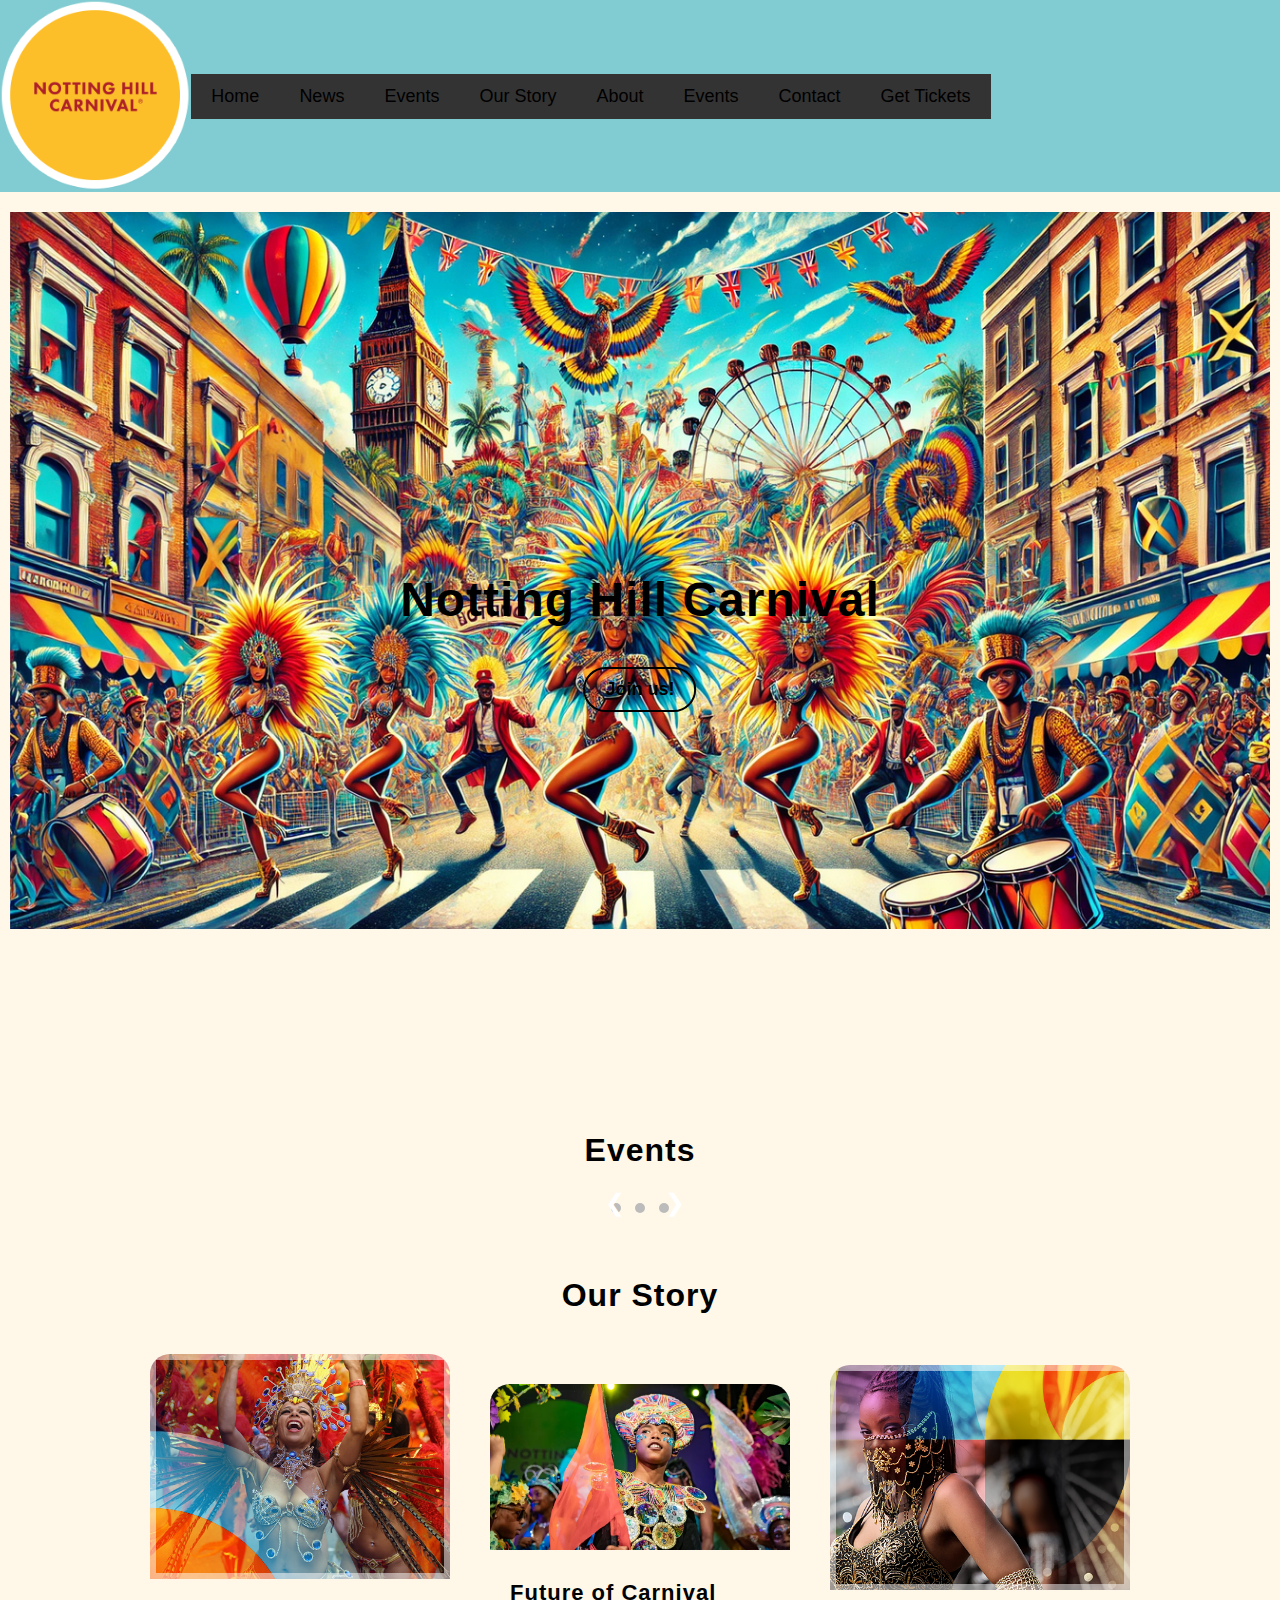
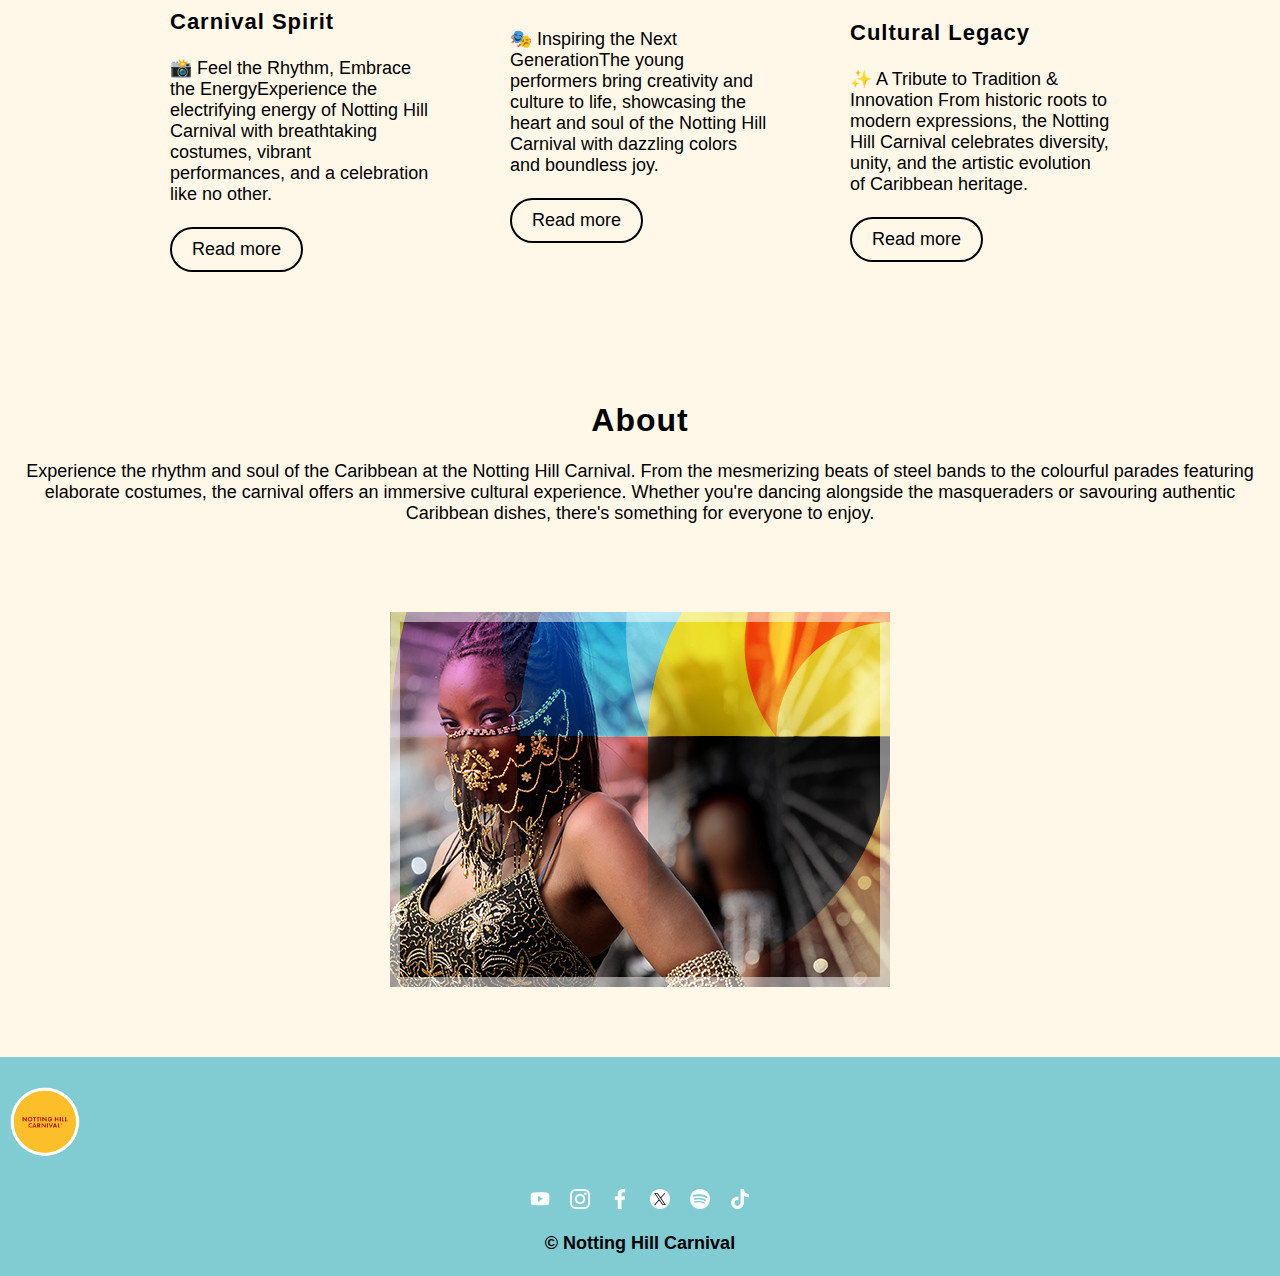
==== index.html @ 47483210 "Add files via upload" ====
<!DOCTYPE html>
<html lang="en">
  <head>
    <meta charset="UTF-8" />
    <meta name="viewport" content="width=device-width, initial-scale=1.0" />
    <title>Notting Hill Carnival</title>
    <meta name="description" content="Description of your webpage" />
    <meta name="keywords" content="Keywords for your webpage" />
    <meta name="author" content="Your Name" />

    <!-- Social Media Meta Tags -->
    <meta property="og:title" content="Your Webpage Title" />
    <meta property="og:description" content="Description of your webpage" />
    <meta property="og:image" content="URL to your webpage's image" />
    <meta property="og:url" content="URL of your webpage" />

    <meta name="twitter:title" content="Your Webpage Title" />
    <meta name="twitter:description" content="Description of your webpage" />
    <meta name="twitter:image" content="URL to your webpage's image" />
    <meta name="twitter:card" content="summary_large_image" />

    <!-- Favicon -->
    <link rel="shortcut icon" href="./images/favicon.ico" type="image/x-icon" />

    <!-- Link ti external CSS file -->
    <link rel="stylesheet" href="./styles/style.css" />
  </head>
  <body>
    <header>
      <div class="logo">
        <img src="./images/notting-hill-carnival.png" alt="logo" />
      </div>

      <!-- Navigation -->
      <nav>
        <ul class="menu">
          <li><a href="#home">Home</a></li>

          <li><a href="#news">News</a></li>
          <li><a href="#events">Events</a></li>
          <li><a href="#our-story">Our Story</a></li>
          <li><a href="#about">About</a></li>
          <li><a href="#contact">Events</a></li>
          <li><a href="#contact">Contact</a></li>
          <li><a href="#get-tickets">Get Tickets</a></li>
        </ul>

        <div class="burger-menu">
          <div class="line"></div>
          <div class="line"></div>
          <div class="line"></div>
        </div>
      </nav>
    </header>
    <script src="./scripts/nav.js"></script>

    <main>
      <!-- Hero Image -->
      <section class="hero-image">
        <img src="./images/Hero-image.png" alt="" />
        <div class="hero-text">
          <h1>Notting Hill Carnival</h1>

          <button type="button"><strong>Join us!</strong></button>
        </div>
      </section>

      <!-- Events section -->
      <section id="events">
        <h2 class="carousel-title">Events</h2>
        <div class="carousel-container">
          <!-- Image slides  -->
          <div class="carousel-slide">
            <img src="./images/slideshow1.webp" alt="Smile" />
            <img src="./images/slideshow2.webp" alt="Back" />
            <img src="./images/slideshow3.webp" alt="Focus" />
          </div>

          <!-- Left and right arrows -->
          <div class="carousel-navigation">
            <button class="prev">&#10094;</button>
            <button class="next">&#10095;</button>
          </div>

          <!-- Bullet points indicators -->
          <div class="carousel-bullets">
            <span class="bullet"></span>
            <span class="bullet"></span>
            <span class="bullet"></span>
          </div>
        </div>
        <!-- External JS file for the carousel -->
        <script src="./scripts/script.js"></script>
      </section>

      <!-- Merchandise section -->
      <section id="our-story">
        <h2>Our Story</h2>

        <!-- Cards container -->
        <div class="cards">
          <!-- Card -->
          <div class="card">
            <img src="./images/Impact.png" alt="Impact" />

            <div class="info">
              <h3>Carnival Spirit</h3>
              <p>
                📸 Feel the Rhythm, Embrace the EnergyExperience the
                electrifying energy of Notting Hill Carnival with breathtaking
                costumes, vibrant performances, and a celebration like no other.
              </p>

              <button type="button" onclick="alert('Button clicked.')">
                Read more
              </button>
            </div>
          </div>

          <!-- Card -->
          <div class="card">
            <img
              src="./images/girls-in-costume-on-stage-jpg.webp"
              alt="girls in costume on stage"
            />

            <div class="info">
              <h3>Future of Carnival</h3>
              <p>
                🎭 Inspiring the Next GenerationThe young performers bring
                creativity and culture to life, showcasing the heart and soul of
                the Notting Hill Carnival with dazzling colors and boundless
                joy.
              </p>

              <button type="button" onclick="alert('Button clicked.')">
                Read more
              </button>
            </div>
          </div>

          <!-- Card -->
          <div class="card">
            <img src="./images/Ambassadors.png" alt="Ambassadors" />

            <div class="info">
              <h3>Cultural Legacy</h3>
              <p>
                ✨ A Tribute to Tradition & Innovation From historic roots to
                modern expressions, the Notting Hill Carnival celebrates
                diversity, unity, and the artistic evolution of Caribbean
                heritage.
              </p>

              <button type="button" onclick="alert('Button clicked.')">
                Read more
              </button>
            </div>
          </div>
        </div>
      </section>
      <!-- About section -->
      <section id="about">
        <h2>About</h2>
        <p>
          Experience the rhythm and soul of the Caribbean at the Notting Hill
          Carnival. From the mesmerizing beats of steel bands to the colourful
          parades featuring elaborate costumes, the carnival offers an immersive
          cultural experience. Whether you're dancing alongside the masqueraders
          or savouring authentic Caribbean dishes, there's something for
          everyone to enjoy.
        </p>
      </section>

      <section id="ambassadors">
        <img src="./images/Ambassadors.png" alt="Ambassadors" />
      </section>
    </main>

    <footer>
      <section id="logo">
        <img src="./images/notting-hill-carnival.png" alt="" />
      </section>
      <!-- Social media links & icons -->
      <ul class="social-media-icons">
        <li>
          <a href="#"
            ><img src="./images/youtube.png" alt="youtube" class="social-icon"
          /></a>
        </li>
        <li>
          <a href="#"
            ><img
              src="./images/instagram.png"
              alt="instagram"
              class="social-icon"
          /></a>
        </li>
        <li>
          <a href="#"
            ><img
              src="./images/facebook-app-symbol.png"
              alt="facebook"
              class="social-icon"
          /></a>
        </li>

        <li>
          <a href="#"
            ><img src="./images/twitter copy.png" alt="x" class="social-icon"
          /></a>
        </li>
        <li>
          <a href="#"
            ><img src="./images/spotify.png" alt="spotify" class="social-icon"
          /></a>
        </li>
        <li></li>
        <li>
          <a href="#"
            ><img src="./images/tik-tok.png" alt="tik-tok" class="social-icon"
          /></a>
        </li>
      </ul>

      <!-- Copyrights -->
      <p class="rights">&copy; Notting Hill Carnival</p>
    </footer>
  </body>
</html>
---- styles/style.css ----
/* Root & Variables */
:root {
    /* Colours */
    --color-bg: rgba(26, 167, 192, 0.55);
    --color-bg-text: rgba(255, 232, 183, 1) ;
    --color-shadow-text: rgba(255, 232, 183, 0.55);
    --color-header-links: rgb(177, 47, 39, 1);
    /* Font(s) */
    --font-text: "Trebuchet MS", "Lucida Sans Unicode", "Lucida Grande",
      "Lucida Sans", Arial, sans-serif;
}
 
/* CSS Reset */
*, *::before, *::after {
    box-sizing: border-box;
    margin: 0;
    padding: 0;
    z-index: 0;
}
 
/* Set root font-size for rem to 62.5% to change the font-size default value to 10px. */
html {
    font-size: 62.5%;
}
 
body {
    height: 100vh;
    width: 100vw;
    scrollbar-width: none;
    overflow-x: hidden;
    /* Default font */
    font-family: var(--font-text);
    /* Set font-size back to it's original 16px by using 1.6rem. */
    font-size: 1.6rem;
    background-color: rgb(255, 248, 233);
   
}
 
img, picture {
    display: block;
    max-width: 100%;
}
 
/* Typography */
h1, h2, h3, h4, h5, h6 {
    letter-spacing: 0.1rem;
    padding: 2rem 0;
}
 
h1 {
    font-size: 4.8rem;
}
 
h2 {
    font-size: 3.2rem;
}
 
h3 {
    font-size: 2.2rem;
}
 
p, a, li {
    font-size: 1.8rem;
    text-decoration: none;
    padding: 0.2rem 0;
    color: black;
}


/* Forms & Buttons */

button{
    cursor: pointer;
    text-align: center;
    font-size: 1.8rem;
    background-color: transparent;
    color: black;
    border: 2px solid black;
    border-radius: 10rem;
    padding: 1rem 2rem;
    margin: 2rem 0;

}

button:hover {
    background-color: var(--color-bg);
    color: var(--color-secondary);
}

/* #1.0 Responsive webpage template  */
/* #1.1 For Mobile  */

body {
    display: flex;
    justify-content: flex-start;
    align-items: center;
    flex-direction: column;
}

header {
    position: relative;
    display: flex;
    justify-content: space-between;
    align-items: center;
    width: 100%;
    background-color: var(--color-bg);
}

.logo {
    font-size: 2.4rem;
}
nav {
    display: flex;
    align-items: center;
    position: relative;
    width: 100%;
    justify-content: space-between;
}

.menu {
    display: none;
    list-style: none;
    padding: 0;
    margin: 0;
    background-color: #333;
    position: relative;
    top: 100%;
    left: 0; 
    width: 100%;
}


.menu li {
    text-align: right;
}

.menu li a {
    display: block;
    padding: 1rem 2rem;
}

.burger-menu {
    display: flex;
    flex-direction: column;
    justify-content: space-around;
    width: 3rem;
    height: 3rem;
    cursor: pointer;
    padding: 5px;
   
}

.burger-menu .line {
    width: 145%;
    height: 0.35rem;
    background-color: white;   
    
}

.menu.show-menu {
    display: flex;
    flex-direction: column;
}


main {
    display: flex;
    align-items: center;
    flex-direction: column;
    text-align: center;
    padding-bottom: 2rem;
    background-position: center;
    background-repeat: no-repeat;
    background-size: cover;
    position: relative;
}

section {
    padding: 2rem 1rem;
}

/* Hero image  */
.hero-image {
    background-image: linear-gradient(rgba(0, 0, 0, 0.1),rgba(0, 0, 0, 0.1), url(../images/hero-image.webp));
    background-position: center;
    background-repeat: no-repeat;
    background-size: cover;
    position: relative;
    height: 100vh;
    width: 100%;
    box-shadow: 0 5rem 10rem var(--color-secondary);
    z-index: -1;
}

.hero-text {
    position: absolute;
    top: 50%;
    left: 50%;
    transform: translate(-50%, -50%);
}

/* Section Event */

/* TODO: Carousel1  */
.carousel-container {
  position: relative;
  width: 100%;
  max-width: 100vw;
  margin: auto;
}

/* Activates flexbox on image slides. */
.carousel-slide {
  display: flex;
}

/* Defines sizing of images. */
.carousel-slide img {
  width: 100%;
  display: none;
}

/* Identifies how the images will be displayed when they are active. */
.carousel-slide img.active {
  display: block;
}

/* Set the positioning of the left and right arrow carousel navigation.  */
.carousel-navigation {
  position: absolute;
  top: 50%;
  transform: translateY(-50%);
  width: 100%;
  display: flex;
  justify-content: space-between;
}

/* Defines the color of the carousel arrows navigation. The color of the arrows
  should be in the contrast with the images to make them visible. */
.carousel-navigation .prev,
.next {
  color: white;
}

/* Alignments and coloring of the left and right arrow navigation. */
.carousel-navigation button {
  background-color: transparent;
  border: none;
  font-size: 24px;
  cursor: pointer;
  outline: none;
}

/* The carousel bullets points alignment. */
.carousel-bullets {
  text-align: center;
  margin-top: 10px;
}

/* Setting up the colour of the non-active carousel bullets. You might want to
  change it according to your brand colour pallet.*/
.carousel-bullets .bullet {
  display: inline-block;
  width: 10px;
  height: 10px;
  background-color: #bbb;
  border-radius: 50%;
  margin: 0 5px;
  cursor: pointer;
}

/* Setting up the colour of the active carousel bullets. You might want to
  change it according to your brand colour pallet.*/
.carousel-bullets .bullet.active {
  background-color: #717171;
}

 /* Section News  */

 .cards {
  display: flex;
  justify-content: space-around;
  align-items: center;
  flex-wrap: wrap;
}

.card {
  max-width: 30rem;
  border-radius: 2rem;
  background-color: var(--color-shadow);
  box-shadow: 0rem 5rem 5rem var(--color-shadow);
  margin: 2rem;
}

.card img {
  border-radius: 2rem 2rem 0 0;
}

.info {
  text-align: left;
  padding: 1rem 2rem;
}


/* Section About  */
#about {
    display: block;
    height: 8rem;
    width: 100%;
    max-height: 8rem;
    margin: 2rem 0;
    margin-bottom: 15rem;
}
#about p {
    margin-bottom: 2rem;
}
 

 
 


  footer {
    align-self: stretch;
    text-align: center;
    box-shadow: 0 -5rem 3rem var(--color-shadow);
    margin-top: 3rem;
    padding: 1rem 0 2rem 0;
    background-color: var(--color-bg);
  }

  footer #logo img {
    height: 70px;
  }



  .social-media-icons {
    display: flex;
    justify-content: center;
    align-items: center;
    list-style: none;
  }
  .social-icon {
    height: 2rem;
    min-height: 2rem;
    filter: invert(100%);
    margin: 1rem;
  }

  .rights {
    font-size: large;
    font-weight: bold;
    margin-top: 1rem;
  }

  /* 1.2 For Tablet & desktop */
  @media (min-width: 48rem) {
    .menu {
      display: flex;
      position: static;
      width: auto;
    }
    .menu li {
      text-align: left;
    }
    .burger-menu {
      display: none;
    }
  }
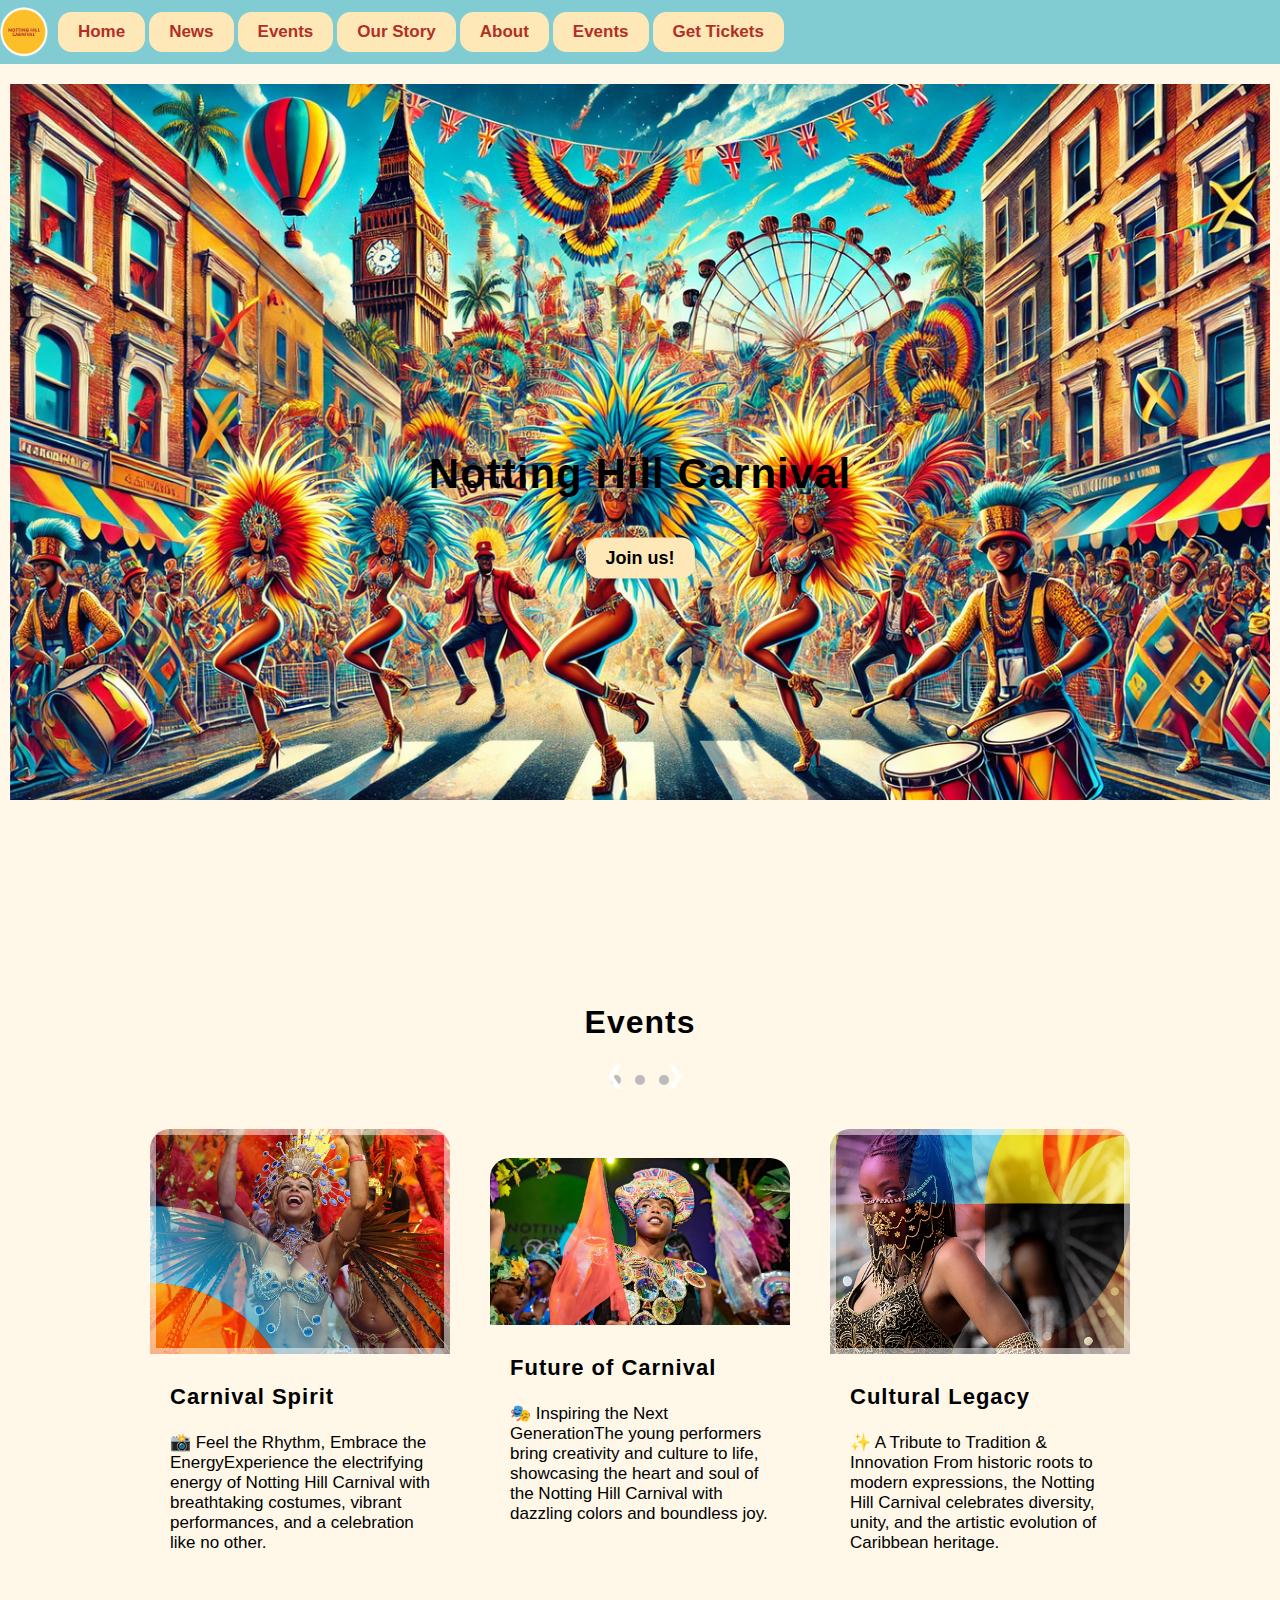
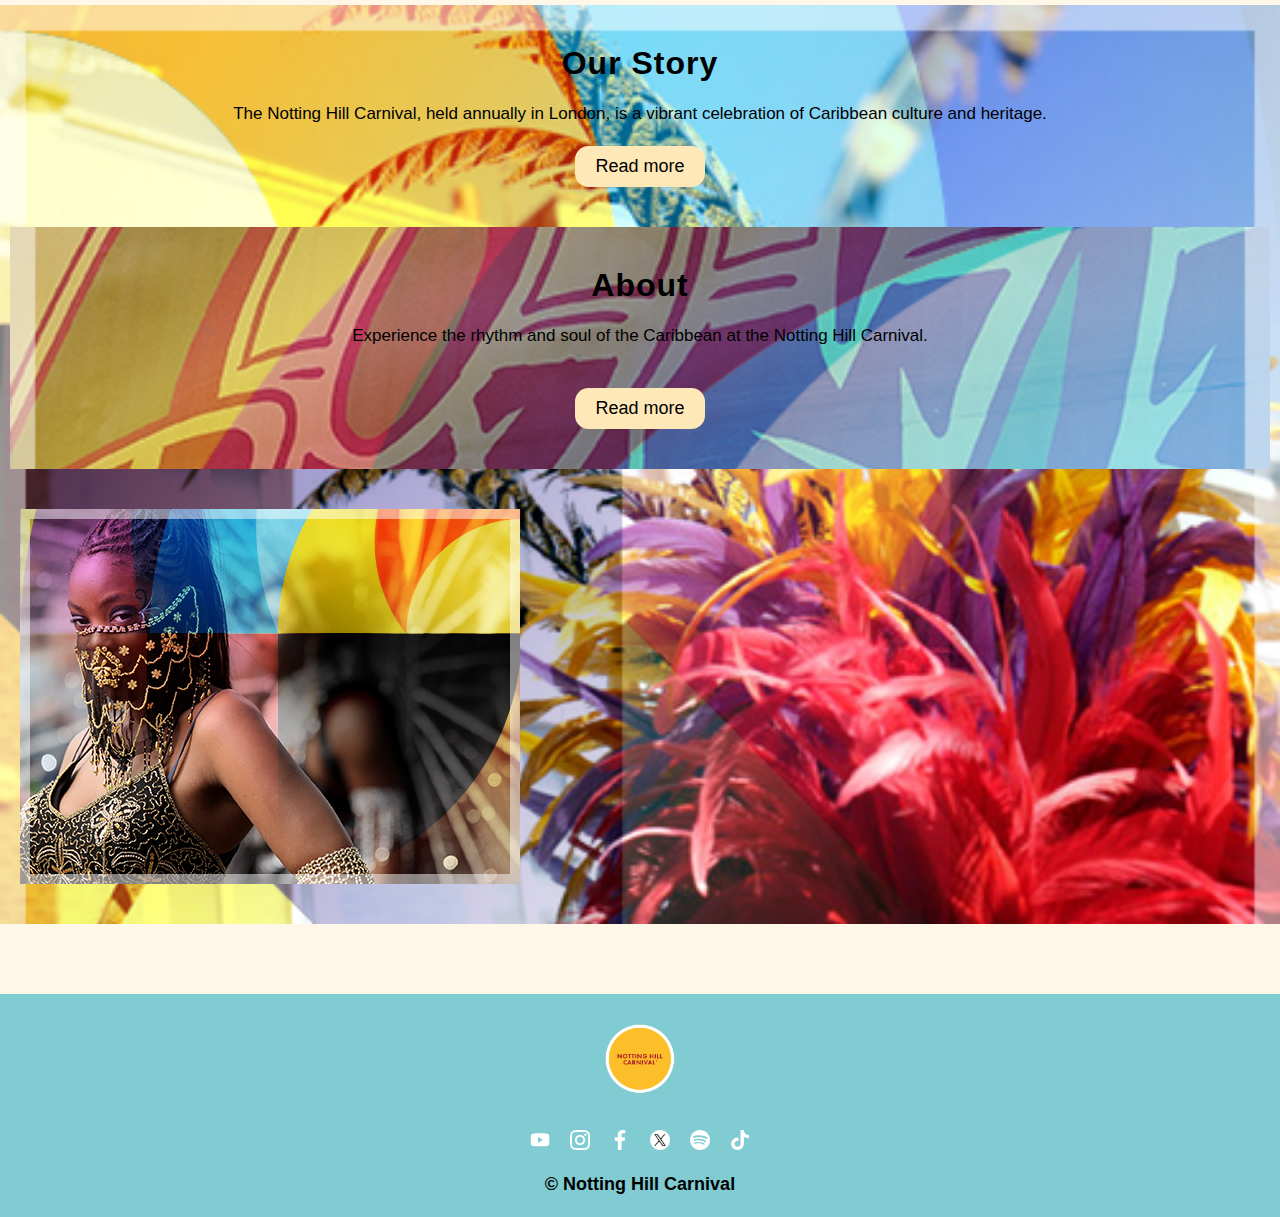
==== commit 46edee4e: "Some changes for the navigation bar." ====
--- a/index.html
+++ b/index.html
@@ -35,13 +35,11 @@
       <nav>
         <ul class="menu">
           <li><a href="#home">Home</a></li>
-
           <li><a href="#news">News</a></li>
           <li><a href="#events">Events</a></li>
           <li><a href="#our-story">Our Story</a></li>
           <li><a href="#about">About</a></li>
           <li><a href="#contact">Events</a></li>
-          <li><a href="#contact">Contact</a></li>
           <li><a href="#get-tickets">Get Tickets</a></li>
         </ul>
 
@@ -93,10 +91,6 @@
         <script src="./scripts/script.js"></script>
       </section>
 
-      <!-- Merchandise section -->
-      <section id="our-story">
-        <h2>Our Story</h2>
-
         <!-- Cards container -->
         <div class="cards">
           <!-- Card -->
@@ -110,10 +104,6 @@
                 electrifying energy of Notting Hill Carnival with breathtaking
                 costumes, vibrant performances, and a celebration like no other.
               </p>
-
-              <button type="button" onclick="alert('Button clicked.')">
-                Read more
-              </button>
             </div>
           </div>
 
@@ -132,10 +122,6 @@
                 the Notting Hill Carnival with dazzling colors and boundless
                 joy.
               </p>
-
-              <button type="button" onclick="alert('Button clicked.')">
-                Read more
-              </button>
             </div>
           </div>
 
@@ -151,25 +137,39 @@
                 diversity, unity, and the artistic evolution of Caribbean
                 heritage.
               </p>
-
-              <button type="button" onclick="alert('Button clicked.')">
-                Read more
-              </button>
             </div>
           </div>
         </div>
       </section>
+
+      <!--Our Story section -->
+      <section id="our-story">
+        <h2>Our Story</h2>
+        <p>The Notting Hill Carnival, held annually in London, is a vibrant celebration of Caribbean culture and heritage. </p>
+
+          <p id="moreContent-1" style="display: none">
+          Since its inception in 1966, the carnival has grown into one of the world's largest street festivals, attracting millions of attendees each year. 
+          
+          It showcases a rich tapestry of music, dance, and cuisine, reflecting the diverse communities that contribute to its unique atmosphere.</p>
+          <button type="button" onclick="toggleContent(event)">Read more</button>
+
       <!-- About section -->
       <section id="about">
         <h2>About</h2>
         <p>
           Experience the rhythm and soul of the Caribbean at the Notting Hill
-          Carnival. From the mesmerizing beats of steel bands to the colourful
-          parades featuring elaborate costumes, the carnival offers an immersive
-          cultural experience. Whether you're dancing alongside the masqueraders
+          Carnival.
+        </p>
+
+        <p id="moreContent-2" style="display: none">
+          From the mesmerizing beats of steel bands to the colourful parades
+          featuring elaborate costumes, the carnival offers an immersive
+          cultural experience.Whether you're dancing alongside the masqueraders
           or savouring authentic Caribbean dishes, there's something for
           everyone to enjoy.
         </p>
+        <!-- Button that toggles the content visibility -->
+        <button type="button" onclick="toggleContent(event)">Read more</button>
       </section>
 
       <section id="ambassadors">
--- a/styles/style.css
+++ b/styles/style.css
@@ -48,7 +48,7 @@
 }
  
 h1 {
-    font-size: 4.8rem;
+    font-size: 4.2rem;
 }
  
 h2 {
@@ -60,10 +60,16 @@
 }
  
 p, a, li {
-    font-size: 1.8rem;
+    font-size: 1.7rem;
     text-decoration: none;
     padding: 0.2rem 0;
-    color: black;
+}
+.menu li a {
+  color: var(--color-header-links);
+  font-weight: bolder;
+  background-color: var(--color-bg-text);
+  border-radius: 13.5px;
+  
 }
 
 
@@ -73,10 +79,10 @@
     cursor: pointer;
     text-align: center;
     font-size: 1.8rem;
-    background-color: transparent;
+    background-color: var(--color-bg-text);
     color: black;
-    border: 2px solid black;
-    border-radius: 10rem;
+    border: 0;
+    border-radius: 13.5px;
     padding: 1rem 2rem;
     margin: 2rem 0;
 
@@ -106,8 +112,8 @@
     background-color: var(--color-bg);
 }
 
-.logo {
-    font-size: 2.4rem;
+.logo img {
+  height: 50px;  
 }
 nav {
     display: flex;
@@ -120,9 +126,9 @@
 .menu {
     display: none;
     list-style: none;
-    padding: 0;
+    padding: 1rem;
     margin: 0;
-    background-color: #333;
+    gap: 4px;
     position: relative;
     top: 100%;
     left: 0; 
@@ -301,15 +307,31 @@
   padding: 1rem 2rem;
 }
 
+/* Section Our story */
+#our-story {
+  display: block;
+  min-height: 8rem; 
+  width: 100%;
+  margin: 2rem 0;
+  background-image: url(../images/Partners.png);
+  background-position-y: top;
+  background-repeat: no-repeat;
+  background-size: 100%;
+  position: relative;
+}
+
 
 /* Section About  */
 #about {
-    display: block;
-    height: 8rem;
-    width: 100%;
-    max-height: 8rem;
-    margin: 2rem 0;
-    margin-bottom: 15rem;
+  display: block;
+  min-height: 8rem; 
+  width: 100%;
+  margin: 2rem 0;
+  background-image: url(../images/our-mission.png);
+  background-position: center;
+  background-repeat: no-repeat;
+  background-size: cover;
+  position: relative;
 }
 #about p {
     margin-bottom: 2rem;
@@ -331,6 +353,7 @@
 
   footer #logo img {
     height: 70px;
+    display: inline-flex;
   }
 
 
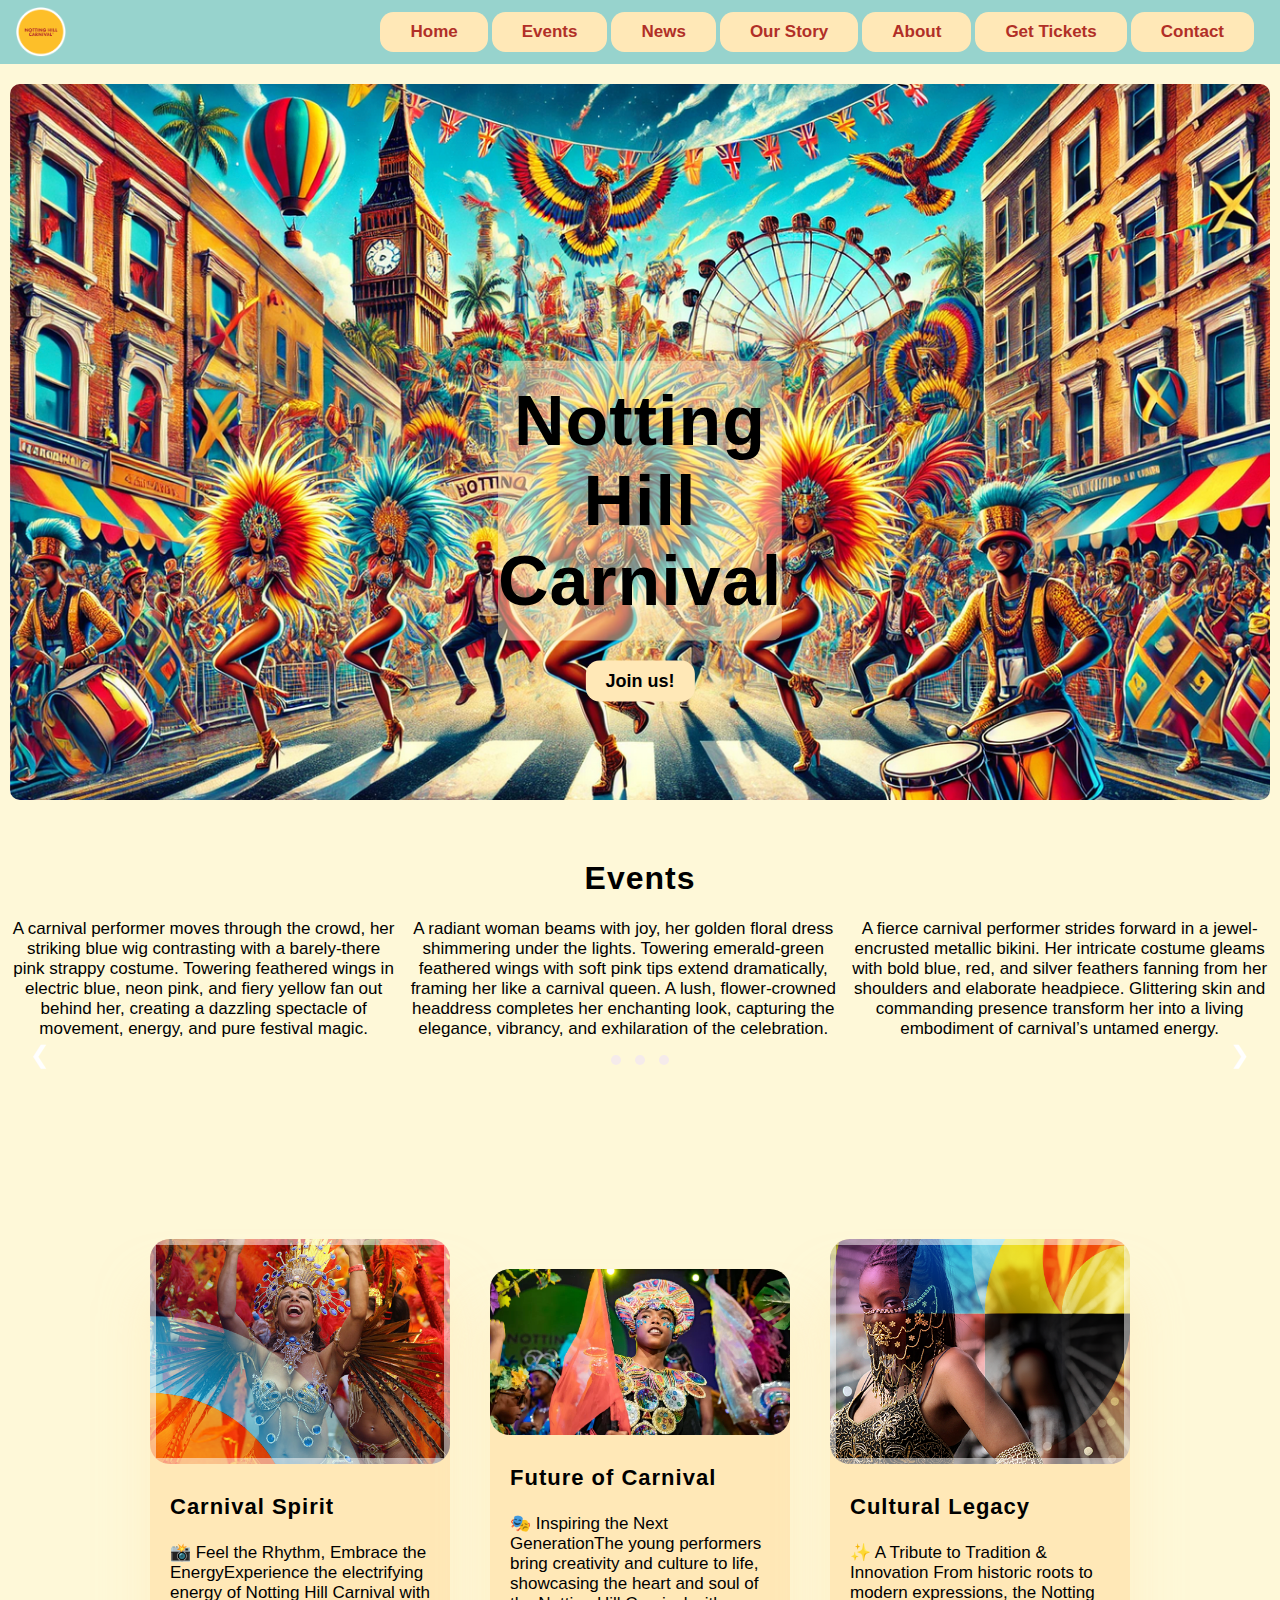
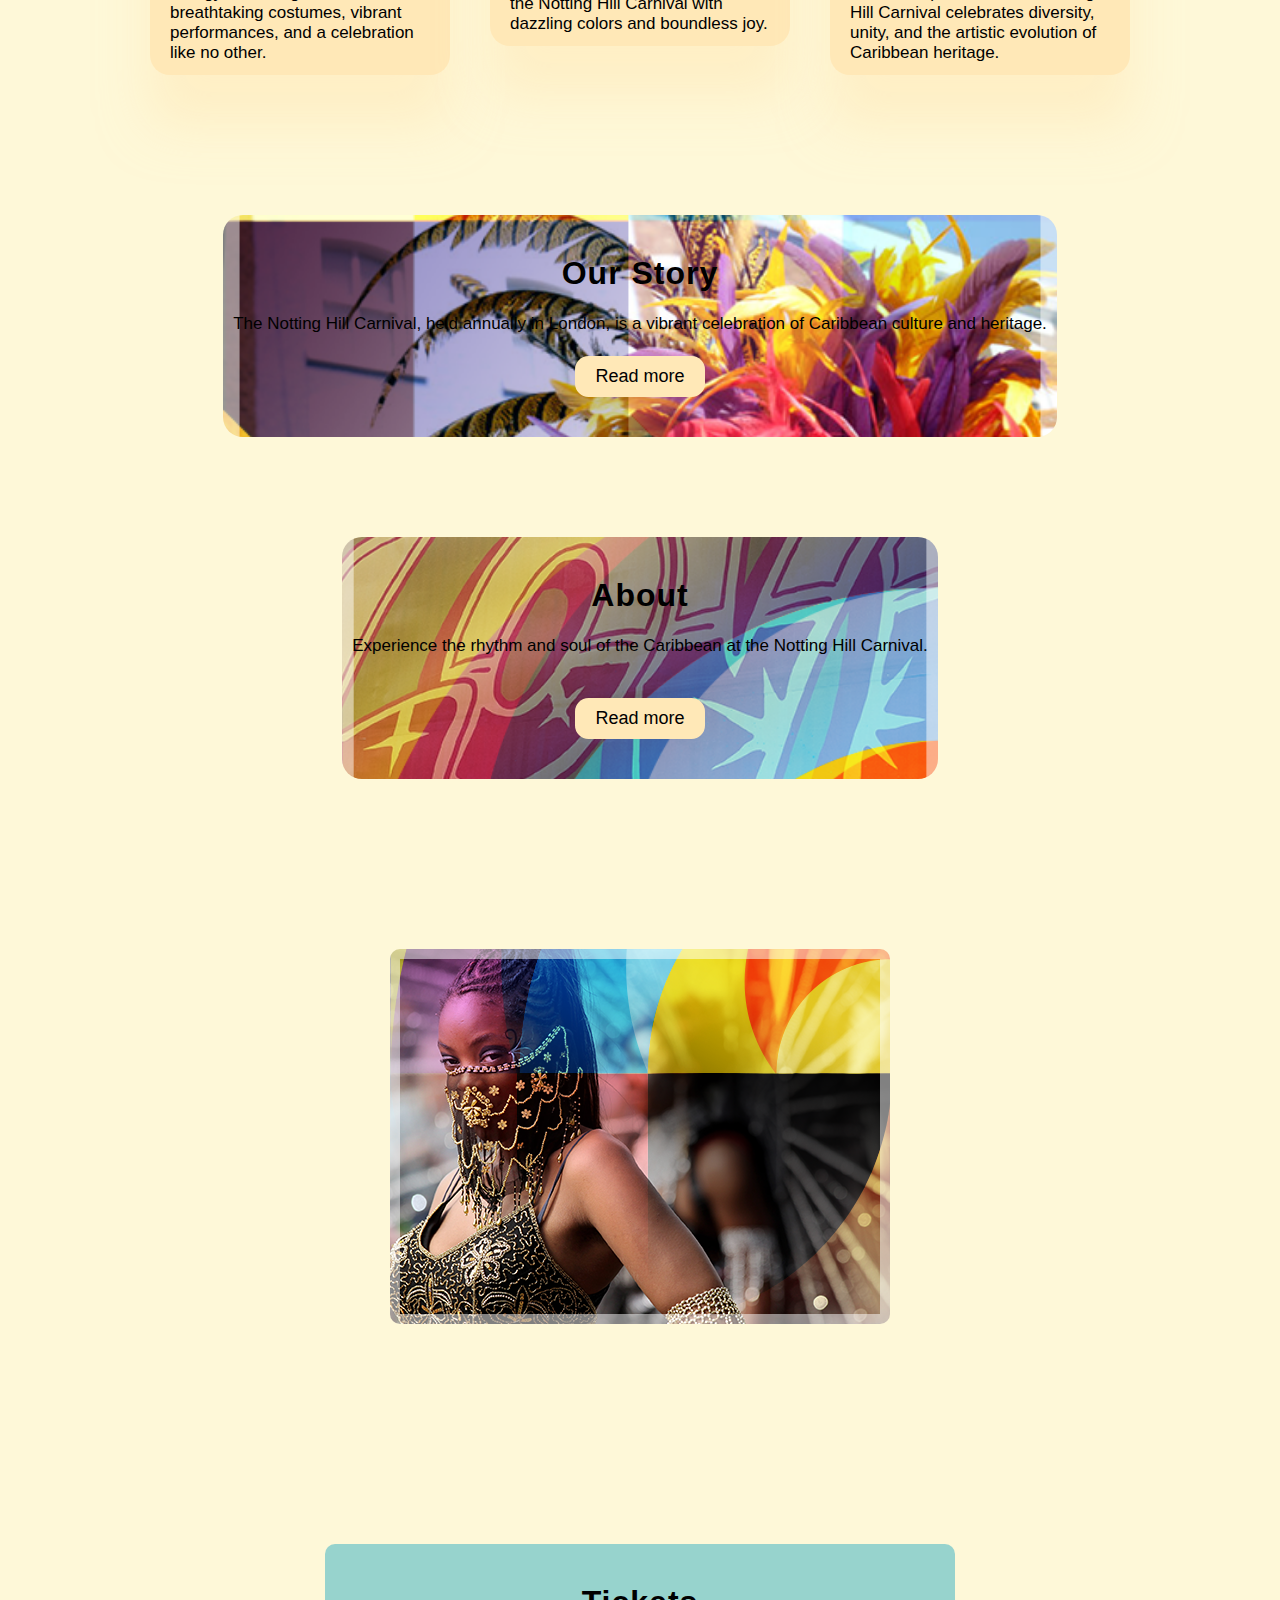
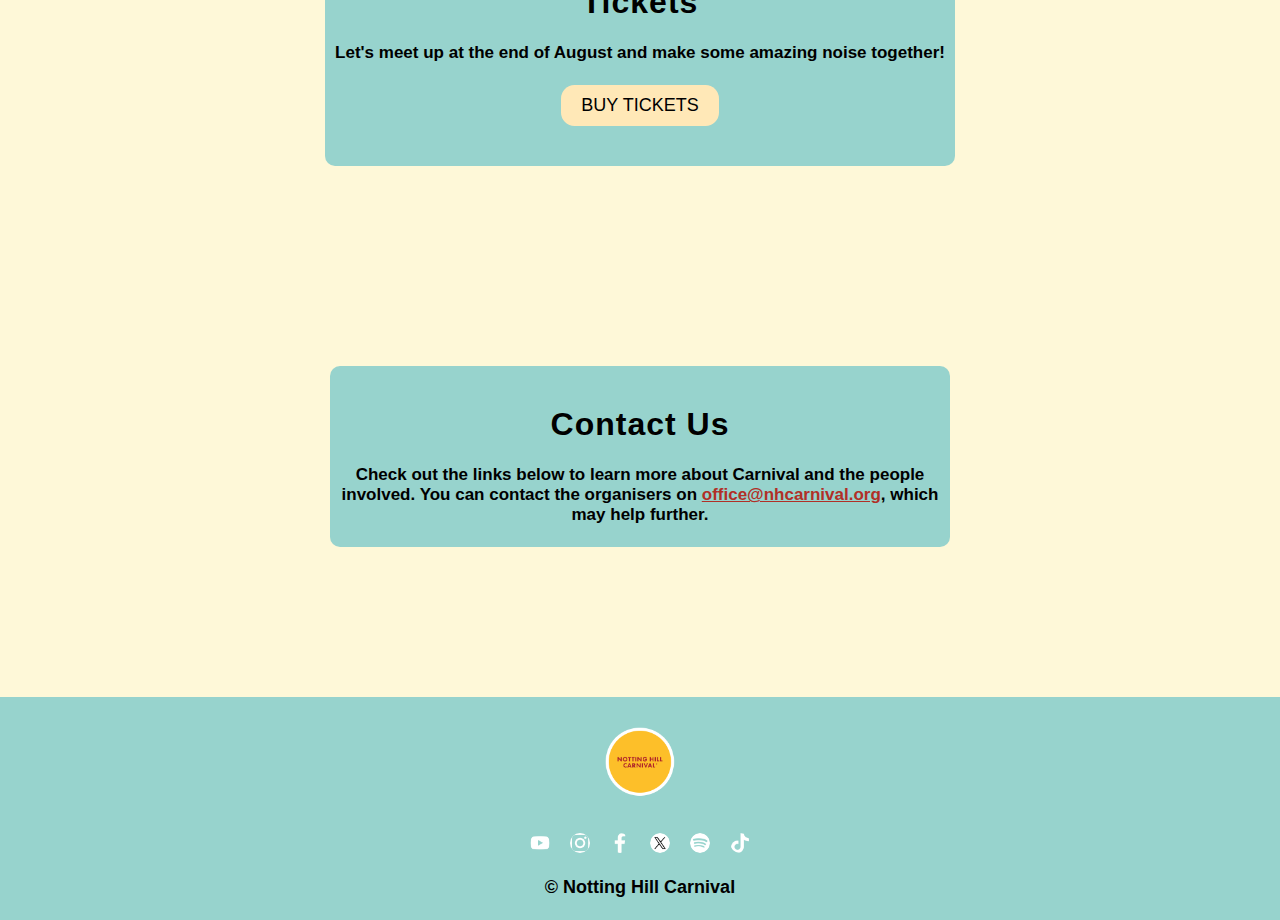
==== commit ee30dc7a: "updated carousel and "read more" button" ====
--- a/index.html
+++ b/index.html
@@ -4,18 +4,30 @@
     <meta charset="UTF-8" />
     <meta name="viewport" content="width=device-width, initial-scale=1.0" />
     <title>Notting Hill Carnival</title>
-    <meta name="description" content="Description of your webpage" />
-    <meta name="keywords" content="Keywords for your webpage" />
-    <meta name="author" content="Your Name" />
+    <meta
+      name="description"
+      content="Official Notting Hill Carnival website - Event information, history, and tickets for Europe's biggest street festival"
+    />
+    <meta
+      name="keywords"
+      content="Notting Hill Carnival, London Festival, Caribbean Culture, Street Parade, Event Tickets"
+    />
+    <meta name="author" content="Yanan Wu" />
 
     <!-- Social Media Meta Tags -->
-    <meta property="og:title" content="Your Webpage Title" />
-    <meta property="og:description" content="Description of your webpage" />
+    <meta property="og:title" content="Notting Hill Carnival" />
+    <meta
+      property="og:description"
+      content="Official site for Notting Hill Carnival"
+    />
     <meta property="og:image" content="URL to your webpage's image" />
     <meta property="og:url" content="URL of your webpage" />
 
-    <meta name="twitter:title" content="Your Webpage Title" />
-    <meta name="twitter:description" content="Description of your webpage" />
+    <meta name="twitter:title" content="Notting Hill Carnival" />
+    <meta
+      name="twitter:description"
+      content="Official Notting Hill Carnival website - Event information, history, and tickets for Europe's biggest street festival"
+    />
     <meta name="twitter:image" content="URL to your webpage's image" />
     <meta name="twitter:card" content="summary_large_image" />
 
@@ -26,21 +38,23 @@
     <link rel="stylesheet" href="./styles/style.css" />
   </head>
   <body>
-    <header>
+    <header id="navbar">
       <div class="logo">
-        <img src="./images/notting-hill-carnival.png" alt="logo" />
+        <img
+          src="./images/notting-hill-carnival.png"
+          alt="Notting Hill Carnival logo"
+        />
       </div>
 
-      <!-- Navigation -->
       <nav>
-        <ul class="menu">
+        <ul>
           <li><a href="#home">Home</a></li>
+          <li><a href="#events">Events</a></li>
           <li><a href="#news">News</a></li>
-          <li><a href="#events">Events</a></li>
           <li><a href="#our-story">Our Story</a></li>
           <li><a href="#about">About</a></li>
-          <li><a href="#contact">Events</a></li>
           <li><a href="#get-tickets">Get Tickets</a></li>
+          <li><a href="#contact">Contact</a></li>
         </ul>
 
         <div class="burger-menu">
@@ -50,14 +64,22 @@
         </div>
       </nav>
     </header>
+
     <script src="./scripts/nav.js"></script>
 
     <main>
       <!-- Hero Image -->
       <section class="hero-image">
-        <img src="./images/Hero-image.png" alt="" />
+        <img
+          src="./images/Hero-image.png"
+          alt="Notting Hill Carnival celebration"
+        />
         <div class="hero-text">
-          <h1>Notting Hill Carnival</h1>
+          <h1>
+            Notting <br />
+            Hill <br />
+            Carnival
+          </h1>
 
           <button type="button"><strong>Join us!</strong></button>
         </div>
@@ -66,12 +88,54 @@
       <!-- Events section -->
       <section id="events">
         <h2 class="carousel-title">Events</h2>
+
+        <div class="description-container">
+          <div class="description">
+            <p>
+              A carnival performer moves through the crowd, her striking blue
+              wig contrasting with a barely-there pink strappy costume. Towering
+              feathered wings in electric blue, neon pink, and fiery yellow fan
+              out behind her, creating a dazzling spectacle of movement, energy,
+              and pure festival magic.
+            </p>
+          </div>
+          <div class="description">
+            <p>
+              A radiant woman beams with joy, her golden floral dress shimmering
+              under the lights. Towering emerald-green feathered wings with soft
+              pink tips extend dramatically, framing her like a carnival queen.
+              A lush, flower-crowned headdress completes her enchanting look,
+              capturing the elegance, vibrancy, and exhilaration of the
+              celebration.
+            </p>
+          </div>
+          <div class="description">
+            <p>
+              A fierce carnival performer strides forward in a jewel-encrusted
+              metallic bikini. Her intricate costume gleams with bold blue, red,
+              and silver feathers fanning from her shoulders and elaborate
+              headpiece. Glittering skin and commanding presence transform her
+              into a living embodiment of carnival’s untamed energy.
+            </p>
+          </div>
+        </div>
+
         <div class="carousel-container">
           <!-- Image slides  -->
           <div class="carousel-slide">
-            <img src="./images/slideshow1.webp" alt="Smile" />
-            <img src="./images/slideshow2.webp" alt="Back" />
-            <img src="./images/slideshow3.webp" alt="Focus" />
+            <img
+              src="./images/slideshow1.webp"
+              alt="A smiling lady celebrating at Notting Hill Carnival"
+            />
+
+            <img
+              src="./images/slideshow2.webp"
+              alt="Someone's very colourful back"
+            />
+            <img
+              src="./images/slideshow3.webp"
+              alt="A well dressed-up lady posing for the cameras"
+            />
           </div>
 
           <!-- Left and right arrows -->
@@ -91,8 +155,9 @@
         <script src="./scripts/script.js"></script>
       </section>
 
-        <!-- Cards container -->
-        <div class="cards">
+      <!-- Cards container -->
+      <section id="cards">
+        <div class="cards" id="news">
           <!-- Card -->
           <div class="card">
             <img src="./images/Impact.png" alt="Impact" />
@@ -145,13 +210,21 @@
       <!--Our Story section -->
       <section id="our-story">
         <h2>Our Story</h2>
-        <p>The Notting Hill Carnival, held annually in London, is a vibrant celebration of Caribbean culture and heritage. </p>
-
-          <p id="moreContent-1" style="display: none">
-          Since its inception in 1966, the carnival has grown into one of the world's largest street festivals, attracting millions of attendees each year. 
-          
-          It showcases a rich tapestry of music, dance, and cuisine, reflecting the diverse communities that contribute to its unique atmosphere.</p>
-          <button type="button" onclick="toggleContent(event)">Read more</button>
+        <p>
+          The Notting Hill Carnival, held annually in London, is a vibrant
+          celebration of Caribbean culture and heritage.
+        </p>
+        <div class="moreContent" style="display: none">
+          <p>
+            Since its inception in 1966, the carnival has grown into one of the
+            world's largest street festivals, attracting millions of attendees
+            each year. It showcases a rich tapestry of music, dance, and
+            cuisine, reflecting the diverse communities that contribute to its
+            unique atmosphere.
+          </p>
+        </div>
+        <button type="button" onclick="toggleContent(event)">Read more</button>
+      </section>
 
       <!-- About section -->
       <section id="about">
@@ -161,13 +234,15 @@
           Carnival.
         </p>
 
-        <p id="moreContent-2" style="display: none">
-          From the mesmerizing beats of steel bands to the colourful parades
-          featuring elaborate costumes, the carnival offers an immersive
-          cultural experience.Whether you're dancing alongside the masqueraders
-          or savouring authentic Caribbean dishes, there's something for
-          everyone to enjoy.
-        </p>
+        <div class="moreContent" style="display: none">
+          <p>
+            From the mesmerising beats of steel bands to the colourful parades
+            featuring elaborate costumes, the carnival offers an immersive
+            cultural experience.Whether you're dancing alongside the
+            masqueraders or savouring authentic Caribbean dishes, there's
+            something for everyone to enjoy.
+          </p>
+        </div>
         <!-- Button that toggles the content visibility -->
         <button type="button" onclick="toggleContent(event)">Read more</button>
       </section>
@@ -175,21 +250,47 @@
       <section id="ambassadors">
         <img src="./images/Ambassadors.png" alt="Ambassadors" />
       </section>
+
+      <section id="get-tickets">
+        <h2>Tickets</h2>
+        <p>
+          <strong
+            >Let's meet up at the end of August and make some amazing noise
+            together!</strong
+          >
+        </p>
+        <button type="button">BUY TICKETS</button>
+      </section>
+
+      <section id="contact">
+        <h2>Contact Us</h2>
+        <p>
+          <strong>
+            Check out the links below to learn more about Carnival and the
+            people involved. You can contact the organisers on
+            <span id="contact-email">office@nhcarnival.org</span>, which may
+            help further.
+          </strong>
+        </p>
+      </section>
     </main>
 
     <footer>
       <section id="logo">
-        <img src="./images/notting-hill-carnival.png" alt="" />
+        <img
+          src="./images/notting-hill-carnival.png"
+          alt="Notting Hill Carnival logo"
+        />
       </section>
       <!-- Social media links & icons -->
       <ul class="social-media-icons">
         <li>
-          <a href="#"
+          <a href="https://www.youtube.com/@nottinghillcarnivalltd.3619"
             ><img src="./images/youtube.png" alt="youtube" class="social-icon"
           /></a>
         </li>
         <li>
-          <a href="#"
+          <a href="https://www.instagram.com/nhcarnivalldn"
             ><img
               src="./images/instagram.png"
               alt="instagram"
@@ -197,7 +298,7 @@
           /></a>
         </li>
         <li>
-          <a href="#"
+          <a href="https://www.facebook.com/NHCarnivalLDN/"
             ><img
               src="./images/facebook-app-symbol.png"
               alt="facebook"
@@ -206,18 +307,18 @@
         </li>
 
         <li>
-          <a href="#"
+          <a href="https://x.com/NHCarnivalLDN"
             ><img src="./images/twitter copy.png" alt="x" class="social-icon"
           /></a>
         </li>
         <li>
-          <a href="#"
+          <a href="https://carnival.withspotify.com/"
             ><img src="./images/spotify.png" alt="spotify" class="social-icon"
           /></a>
         </li>
         <li></li>
         <li>
-          <a href="#"
+          <a href="https://www.tiktok.com/@nhcarnivalldn?lang=en"
             ><img src="./images/tik-tok.png" alt="tik-tok" class="social-icon"
           /></a>
         </li>
--- a/styles/style.css
+++ b/styles/style.css
@@ -1,16 +1,14 @@
 /* Root & Variables */
 :root {
-    /* Colours */
-    --color-bg: rgba(26, 167, 192, 0.55);
-    --color-bg-text: rgba(255, 232, 183, 1) ;
+    --color-bg: rgba(26, 167, 192, 0.45);
+    --color-bg-text: rgba(255, 232, 183, 1);
     --color-shadow-text: rgba(255, 232, 183, 0.55);
-    --color-header-links: rgb(177, 47, 39, 1);
-    /* Font(s) */
+    --color-header-links: rgba(177, 47, 39, 1);
     --font-text: "Trebuchet MS", "Lucida Sans Unicode", "Lucida Grande",
       "Lucida Sans", Arial, sans-serif;
 }
  
-/* CSS Reset */
+
 *, *::before, *::after {
     box-sizing: border-box;
     margin: 0;
@@ -18,7 +16,6 @@
     z-index: 0;
 }
  
-/* Set root font-size for rem to 62.5% to change the font-size default value to 10px. */
 html {
     font-size: 62.5%;
 }
@@ -28,17 +25,16 @@
     width: 100vw;
     scrollbar-width: none;
     overflow-x: hidden;
-    /* Default font */
     font-family: var(--font-text);
-    /* Set font-size back to it's original 16px by using 1.6rem. */
     font-size: 1.6rem;
-    background-color: rgb(255, 248, 233);
+    background-color: rgba(254, 241, 177, 0.5);
    
 }
  
 img, picture {
     display: block;
     max-width: 100%;
+    border-radius: 10px;
 }
  
 /* Typography */
@@ -47,10 +43,6 @@
     padding: 2rem 0;
 }
  
-h1 {
-    font-size: 4.2rem;
-}
- 
 h2 {
     font-size: 3.2rem;
 }
@@ -64,16 +56,7 @@
     text-decoration: none;
     padding: 0.2rem 0;
 }
-.menu li a {
-  color: var(--color-header-links);
-  font-weight: bolder;
-  background-color: var(--color-bg-text);
-  border-radius: 13.5px;
-  
-}
-
-
-/* Forms & Buttons */
+
 
 button{
     cursor: pointer;
@@ -85,16 +68,12 @@
     border-radius: 13.5px;
     padding: 1rem 2rem;
     margin: 2rem 0;
-
 }
 
 button:hover {
     background-color: var(--color-bg);
     color: var(--color-secondary);
 }
-
-/* #1.0 Responsive webpage template  */
-/* #1.1 For Mobile  */
 
 body {
     display: flex;
@@ -105,8 +84,6 @@
 
 header {
     position: relative;
-    display: flex;
-    justify-content: space-between;
     align-items: center;
     width: 100%;
     background-color: var(--color-bg);
@@ -115,34 +92,29 @@
 .logo img {
   height: 50px;  
 }
-nav {
-    display: flex;
-    align-items: center;
-    position: relative;
-    width: 100%;
-    justify-content: space-between;
-}
-
-.menu {
+
+#navbar > nav > ul {
     display: none;
     list-style: none;
     padding: 1rem;
     margin: 0;
     gap: 4px;
     position: relative;
-    top: 100%;
-    left: 0; 
-    width: 100%;
-}
-
-
-.menu li {
+    width: 95%;
+}
+
+#navbar > nav > ul li {
     text-align: right;
 }
 
-.menu li a {
+#navbar > nav > ul a {
+    color: var(--color-header-links);
+    font-weight: bolder;
+    background-color: var(--color-bg-text);
+    border-radius: 13.5px;
     display: block;
-    padding: 1rem 2rem;
+    padding: 1rem 3rem;
+    
 }
 
 .burger-menu {
@@ -153,19 +125,46 @@
     height: 3rem;
     cursor: pointer;
     padding: 5px;
+    position: absolute;
+    right: 1em;
+    top: 0;
+    margin: 0.6em;
    
 }
+/* .burger-menu > div {
+  background-color: var(--color-bg);
+  width: 18px;
+  height: 4px;
+  margin: 2px 3px;
+  transition: all 500ms ease;
+} */
 
 .burger-menu .line {
-    width: 145%;
+    width: 100%;
     height: 0.35rem;
-    background-color: white;   
-    
-}
-
-.menu.show-menu {
+    background-color: white;
+      
+}
+nav:has(>.show-menu) > .burger-menu > div:nth-child(2) {
+  opacity: 0;
+}
+
+nav:has(>.show-menu) > .burger-menu > div:first-child {
+  transform: rotate(45deg);
+  top: 6px;
+  position: relative;
+}
+
+nav:has(>.show-menu) > .burger-menu > div:last-child {
+  transform: rotate(-45deg);
+  top: -7px;
+  position: relative;
+}
+
+#navbar > nav > ul.show-menu {
     display: flex;
     flex-direction: column;
+    margin: auto;
 }
 
 
@@ -187,31 +186,41 @@
 
 /* Hero image  */
 .hero-image {
-    background-image: linear-gradient(rgba(0, 0, 0, 0.1),rgba(0, 0, 0, 0.1), url(../images/hero-image.webp));
+    background-image: url("../images/hero-image.webp");
     background-position: center;
     background-repeat: no-repeat;
     background-size: cover;
     position: relative;
-    height: 100vh;
+    /* height: 100vh; */
     width: 100%;
-    box-shadow: 0 5rem 10rem var(--color-secondary);
+    box-shadow: 0 1px 1px var(--color-secondary);
     z-index: -1;
 }
 
 .hero-text {
     position: absolute;
-    top: 50%;
+    top: 26%;
     left: 50%;
     transform: translate(-50%, -50%);
-}
+    overflow: hidden;
+}
+.hero-text h1 {
+  background-color: rgba(255, 232, 183, 0.5);
+  border-radius: 10px;
+  font-size: 2.9rem;
+}
+
 
 /* Section Event */
-
-/* TODO: Carousel1  */
+#events {
+  margin-bottom: 6rem;
+}
+.description-container {
+  display: flex;
+}
 .carousel-container {
   position: relative;
   width: 100%;
-  max-width: 100vw;
   margin: auto;
 }
 
@@ -245,7 +254,7 @@
   should be in the contrast with the images to make them visible. */
 .carousel-navigation .prev,
 .next {
-  color: white;
+  color: rgb(255, 255, 255);
 }
 
 /* Alignments and coloring of the left and right arrow navigation. */
@@ -269,7 +278,7 @@
   display: inline-block;
   width: 10px;
   height: 10px;
-  background-color: #bbb;
+  background-color: #f5ebeb;
   border-radius: 50%;
   margin: 0 5px;
   cursor: pointer;
@@ -278,28 +287,28 @@
 /* Setting up the colour of the active carousel bullets. You might want to
   change it according to your brand colour pallet.*/
 .carousel-bullets .bullet.active {
-  background-color: #717171;
+  background-color: var(--color-bg);
 }
 
  /* Section News  */
-
  .cards {
   display: flex;
   justify-content: space-around;
   align-items: center;
   flex-wrap: wrap;
+  margin: 5rem 0;
 }
 
 .card {
   max-width: 30rem;
   border-radius: 2rem;
-  background-color: var(--color-shadow);
-  box-shadow: 0rem 5rem 5rem var(--color-shadow);
+  background-color: var(--color-bg-text);
+  box-shadow: 0rem 5rem 5rem var(--color-shadow-text);
   margin: 2rem;
 }
 
 .card img {
-  border-radius: 2rem 2rem 0 0;
+  border-radius: 2rem;
 }
 
 .info {
@@ -311,13 +320,14 @@
 #our-story {
   display: block;
   min-height: 8rem; 
-  width: 100%;
-  margin: 2rem 0;
+  /* width: 100%; */
   background-image: url(../images/Partners.png);
-  background-position-y: top;
+  background-position: center;
   background-repeat: no-repeat;
-  background-size: 100%;
+  background-size: cover;
   position: relative;
+  margin: 5rem 1.5rem;
+  border-radius: 20px;
 }
 
 
@@ -325,24 +335,46 @@
 #about {
   display: block;
   min-height: 8rem; 
-  width: 100%;
-  margin: 2rem 0;
+  /* width: 100%; */
   background-image: url(../images/our-mission.png);
   background-position: center;
   background-repeat: no-repeat;
   background-size: cover;
   position: relative;
+  margin: 5rem 1.5rem;
+  border-radius: 20px;
 }
 #about p {
     margin-bottom: 2rem;
 }
- 
-
- 
- 
-
-
-  footer {
+
+#ambassadors {
+  display: flex;
+  justify-content: center;
+  margin: 10rem 0;
+}
+
+
+#get-tickets {
+  margin: 10rem 1.5rem;
+  background-color: var(--color-bg);
+  border-radius: 10px;
+}
+
+#contact {
+  margin: 10rem 1.5rem;
+  background-color: var(--color-bg);
+  border-radius: 10px;
+}
+#contact #contact-email {
+  text-decoration: underline;
+  font-weight: bolder;
+  color: var(--color-header-links);
+  
+}
+ 
+
+ footer {
     align-self: stretch;
     text-align: center;
     box-shadow: 0 -5rem 3rem var(--color-shadow);
@@ -355,8 +387,6 @@
     height: 70px;
     display: inline-flex;
   }
-
-
 
   .social-media-icons {
     display: flex;
@@ -379,15 +409,33 @@
 
   /* 1.2 For Tablet & desktop */
   @media (min-width: 48rem) {
-    .menu {
+    nav {
+      display: flex;
+    }
+    #navbar {
+      display: flex;
+      justify-content: space-between;
+      padding: 0 1em;
+    }
+    #navbar > nav > ul {
       display: flex;
       position: static;
       width: auto;
     }
-    .menu li {
+    .hero-text {
+      padding-bottom: 3rem;
+      top: 65%;
+    }
+    .hero-text h1 {
+      font-size: 7rem;
+    }
+    #navbar > nav > ul li {
       text-align: left;
     }
     .burger-menu {
       display: none;
     }
+    #contact {
+      width: 620px;
+    }
   }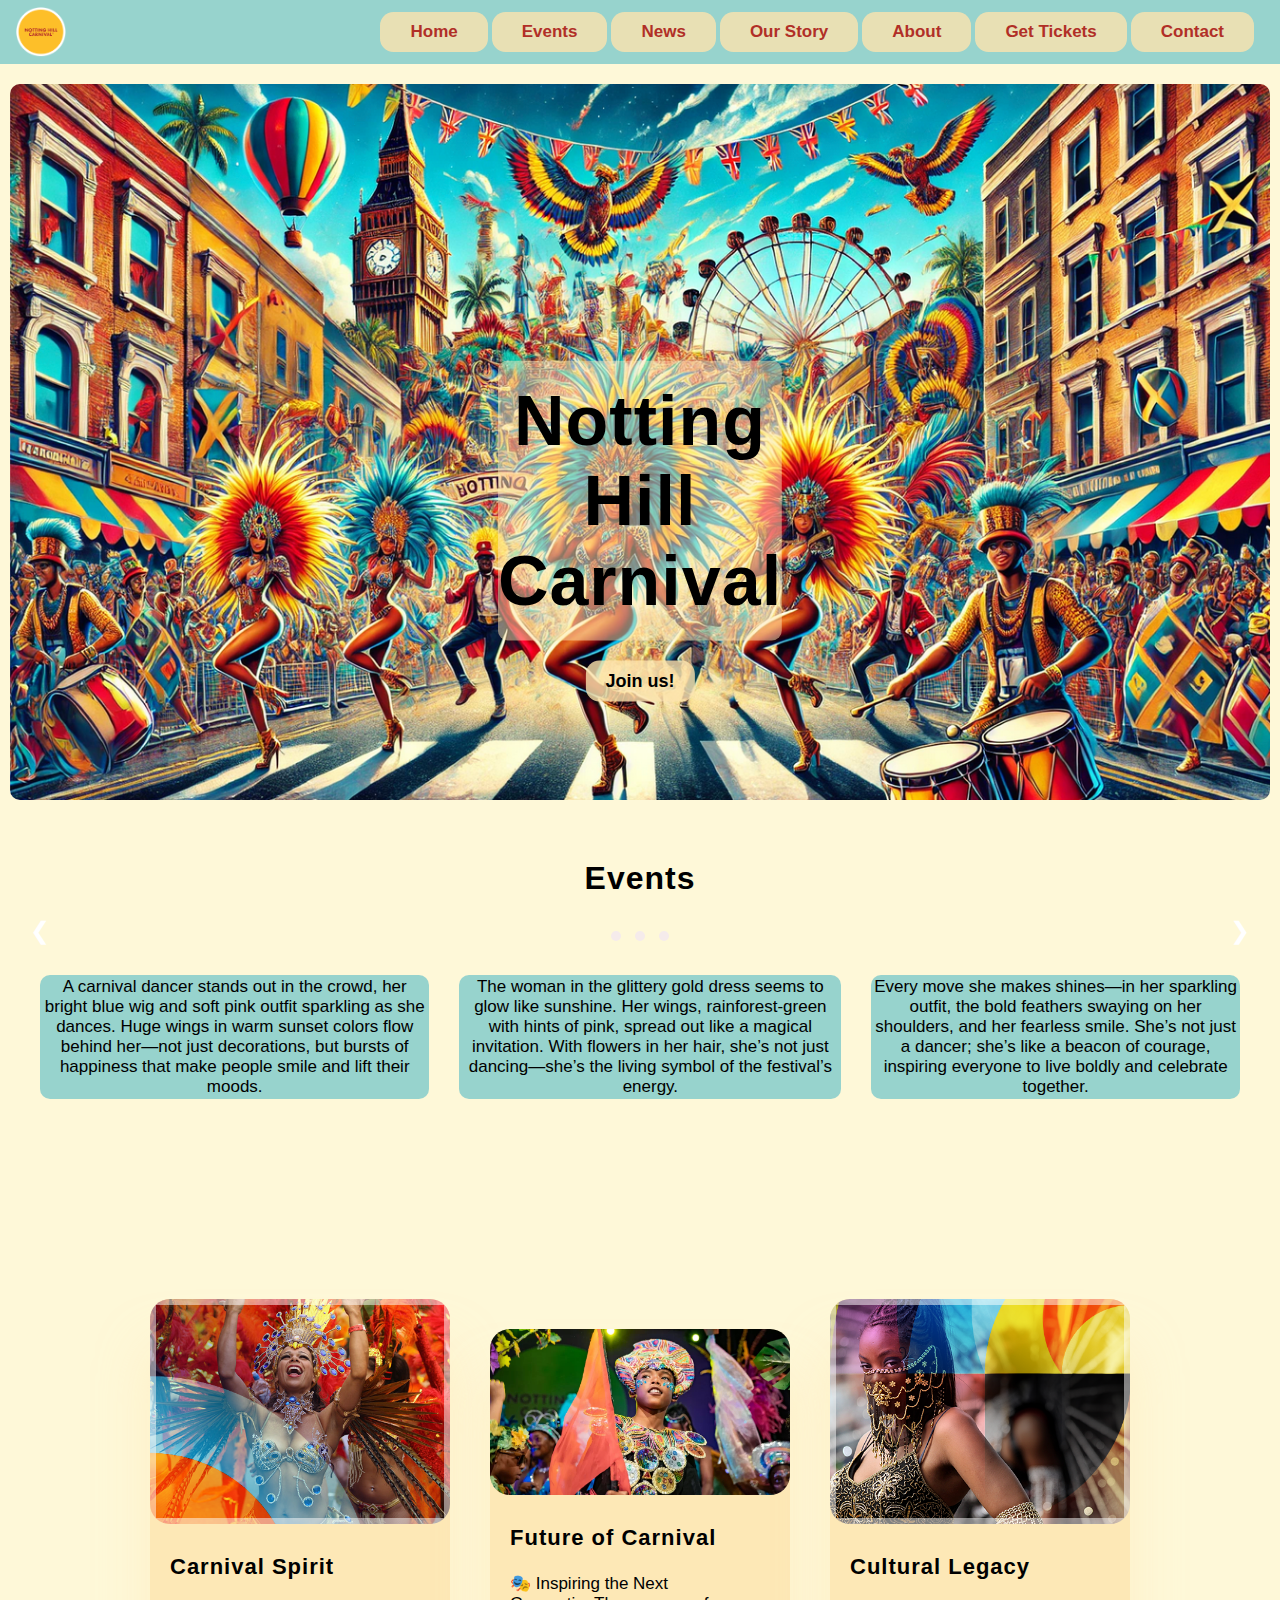
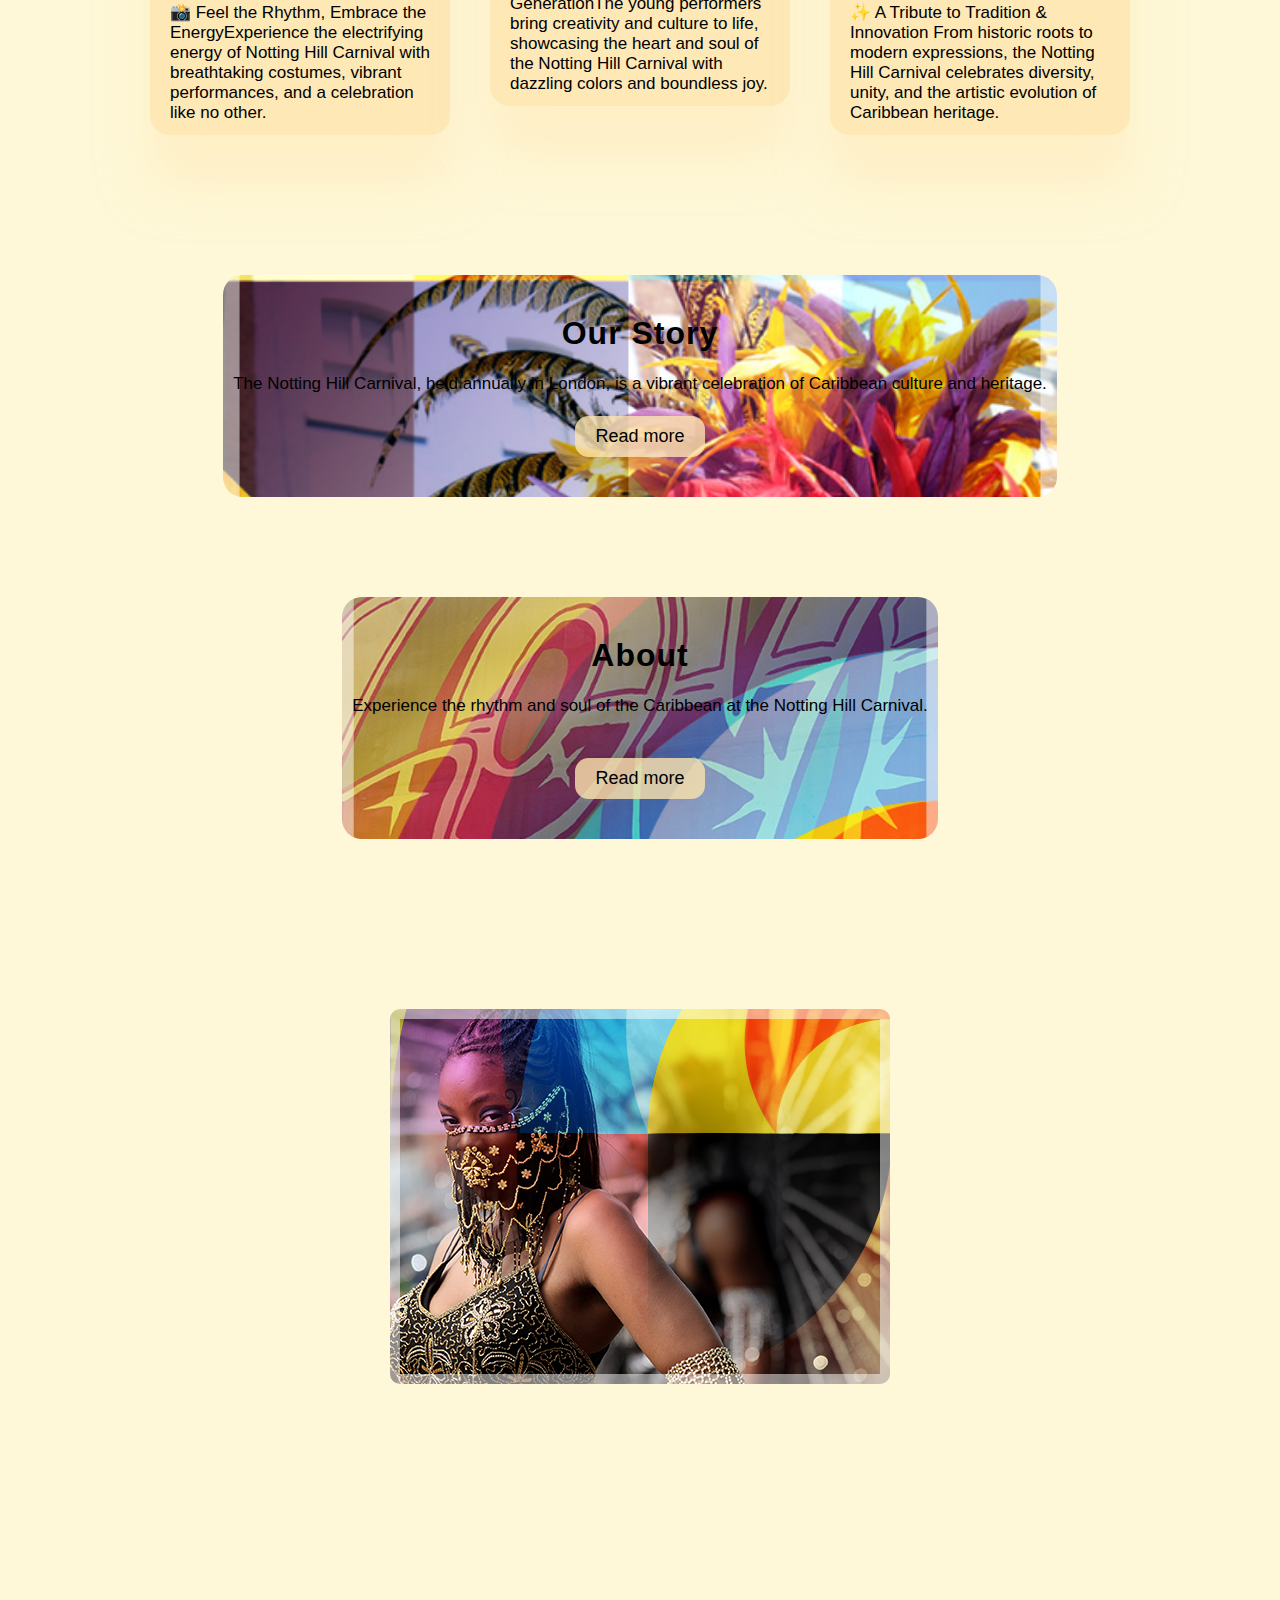
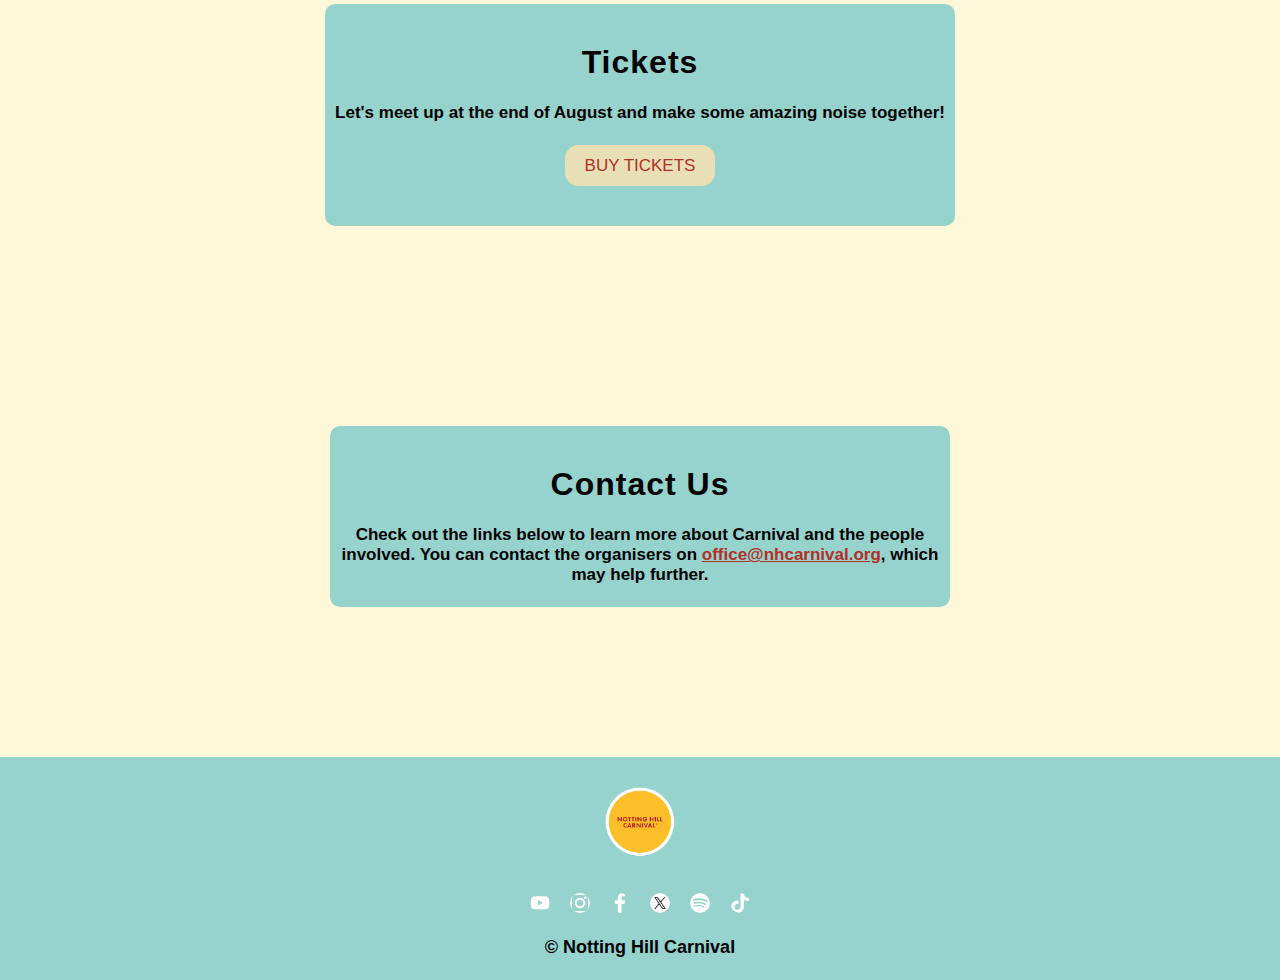
==== commit dac846c1: "Few changes for Get Tickets section and events text" ====
--- a/index.html
+++ b/index.html
@@ -89,37 +89,6 @@
       <section id="events">
         <h2 class="carousel-title">Events</h2>
 
-        <div class="description-container">
-          <div class="description">
-            <p>
-              A carnival performer moves through the crowd, her striking blue
-              wig contrasting with a barely-there pink strappy costume. Towering
-              feathered wings in electric blue, neon pink, and fiery yellow fan
-              out behind her, creating a dazzling spectacle of movement, energy,
-              and pure festival magic.
-            </p>
-          </div>
-          <div class="description">
-            <p>
-              A radiant woman beams with joy, her golden floral dress shimmering
-              under the lights. Towering emerald-green feathered wings with soft
-              pink tips extend dramatically, framing her like a carnival queen.
-              A lush, flower-crowned headdress completes her enchanting look,
-              capturing the elegance, vibrancy, and exhilaration of the
-              celebration.
-            </p>
-          </div>
-          <div class="description">
-            <p>
-              A fierce carnival performer strides forward in a jewel-encrusted
-              metallic bikini. Her intricate costume gleams with bold blue, red,
-              and silver feathers fanning from her shoulders and elaborate
-              headpiece. Glittering skin and commanding presence transform her
-              into a living embodiment of carnival’s untamed energy.
-            </p>
-          </div>
-        </div>
-
         <div class="carousel-container">
           <!-- Image slides  -->
           <div class="carousel-slide">
@@ -132,6 +101,7 @@
               src="./images/slideshow2.webp"
               alt="Someone's very colourful back"
             />
+
             <img
               src="./images/slideshow3.webp"
               alt="A well dressed-up lady posing for the cameras"
@@ -149,6 +119,32 @@
             <span class="bullet"></span>
             <span class="bullet"></span>
             <span class="bullet"></span>
+          </div>
+        </div>
+        <div class="description-container">
+          <div class="description1">
+            <p>
+              A carnival dancer stands out in the crowd, her bright blue wig and
+              soft pink outfit sparkling as she dances. Huge wings in warm
+              sunset colors flow behind her—not just decorations, but bursts of
+              happiness that make people smile and lift their moods.
+            </p>
+          </div>
+          <div class="description2">
+            <p>
+              The woman in the glittery gold dress seems to glow like sunshine.
+              Her wings, rainforest-green with hints of pink, spread out like a
+              magical invitation. With flowers in her hair, she’s not just
+              dancing—she’s the living symbol of the festival’s energy.
+            </p>
+          </div>
+          <div class="description3">
+            <p>
+              Every move she makes shines—in her sparkling outfit, the bold
+              feathers swaying on her shoulders, and her fearless smile. She’s
+              not just a dancer; she’s like a beacon of courage, inspiring
+              everyone to live boldly and celebrate together.
+            </p>
           </div>
         </div>
         <!-- External JS file for the carousel -->
@@ -216,11 +212,10 @@
         </p>
         <div class="moreContent" style="display: none">
           <p>
-            Since its inception in 1966, the carnival has grown into one of the
-            world's largest street festivals, attracting millions of attendees
-            each year. It showcases a rich tapestry of music, dance, and
-            cuisine, reflecting the diverse communities that contribute to its
-            unique atmosphere.
+            Since it started in 1966, the carnival has become one of the biggest
+            street festivals in the world, drawing millions of people every
+            year. It highlights a vibrant mix of music, dance, and food,
+            showcasing the different communities that make it feel so special.
           </p>
         </div>
         <button type="button" onclick="toggleContent(event)">Read more</button>
@@ -236,11 +231,10 @@
 
         <div class="moreContent" style="display: none">
           <p>
-            From the mesmerising beats of steel bands to the colourful parades
-            featuring elaborate costumes, the carnival offers an immersive
-            cultural experience.Whether you're dancing alongside the
-            masqueraders or savouring authentic Caribbean dishes, there's
-            something for everyone to enjoy.
+            From the captivating rhythms of steel drum bands to the bright
+            parades with detailed costumes, the carnival feels like a deep dive
+            into culture. Whether you’re dancing in the crowd or trying real
+            Caribbean food, there’s fun for everyone.
           </p>
         </div>
         <!-- Button that toggles the content visibility -->
@@ -259,7 +253,7 @@
             together!</strong
           >
         </p>
-        <button type="button">BUY TICKETS</button>
+        <button type="button"><a href="./tickets.html">BUY TICKETS</a></button>
       </section>
 
       <section id="contact">
--- a/styles/style.css
+++ b/styles/style.css
@@ -1,7 +1,7 @@
 /* Root & Variables */
 :root {
     --color-bg: rgba(26, 167, 192, 0.45);
-    --color-bg-text: rgba(255, 232, 183, 1);
+    --color-bg-text: rgba(253, 228, 174, 0.8);
     --color-shadow-text: rgba(255, 232, 183, 0.55);
     --color-header-links: rgba(177, 47, 39, 1);
     --font-text: "Trebuchet MS", "Lucida Sans Unicode", "Lucida Grande",
@@ -131,13 +131,6 @@
     margin: 0.6em;
    
 }
-/* .burger-menu > div {
-  background-color: var(--color-bg);
-  width: 18px;
-  height: 4px;
-  margin: 2px 3px;
-  transition: all 500ms ease;
-} */
 
 .burger-menu .line {
     width: 100%;
@@ -199,7 +192,7 @@
 
 .hero-text {
     position: absolute;
-    top: 26%;
+    top: 60%;
     left: 50%;
     transform: translate(-50%, -50%);
     overflow: hidden;
@@ -227,6 +220,8 @@
 /* Activates flexbox on image slides. */
 .carousel-slide {
   display: flex;
+  max-width: 430px;
+  margin: auto;
 }
 
 /* Defines sizing of images. */
@@ -284,10 +279,21 @@
   cursor: pointer;
 }
 
-/* Setting up the colour of the active carousel bullets. You might want to
-  change it according to your brand colour pallet.*/
+/* Setting up the colour of the active carousel bullets.*/
 .carousel-bullets .bullet.active {
   background-color: var(--color-bg);
+}
+
+/* Events descriptions */
+.description-container {
+  display: flex;
+  justify-content: center;
+  padding: 3rem;
+  gap: 3rem;
+}
+.description1, .description2, .description3 {
+  background-color: var(--color-bg);
+  border-radius: 10px;
 }
 
  /* Section News  */
@@ -354,11 +360,15 @@
   margin: 10rem 0;
 }
 
-
+/* Tickets section  */
 #get-tickets {
   margin: 10rem 1.5rem;
   background-color: var(--color-bg);
   border-radius: 10px;
+}
+#get-tickets a {
+  font-family: Impact, Haettenschweiler, 'Arial Narrow Bold', sans-serif;
+  color: var(--color-header-links);
 }
 
 #contact {
@@ -408,7 +418,7 @@
   }
 
   /* 1.2 For Tablet & desktop */
-  @media (min-width: 48rem) {
+  @media (min-width: 60rem) {
     nav {
       display: flex;
     }
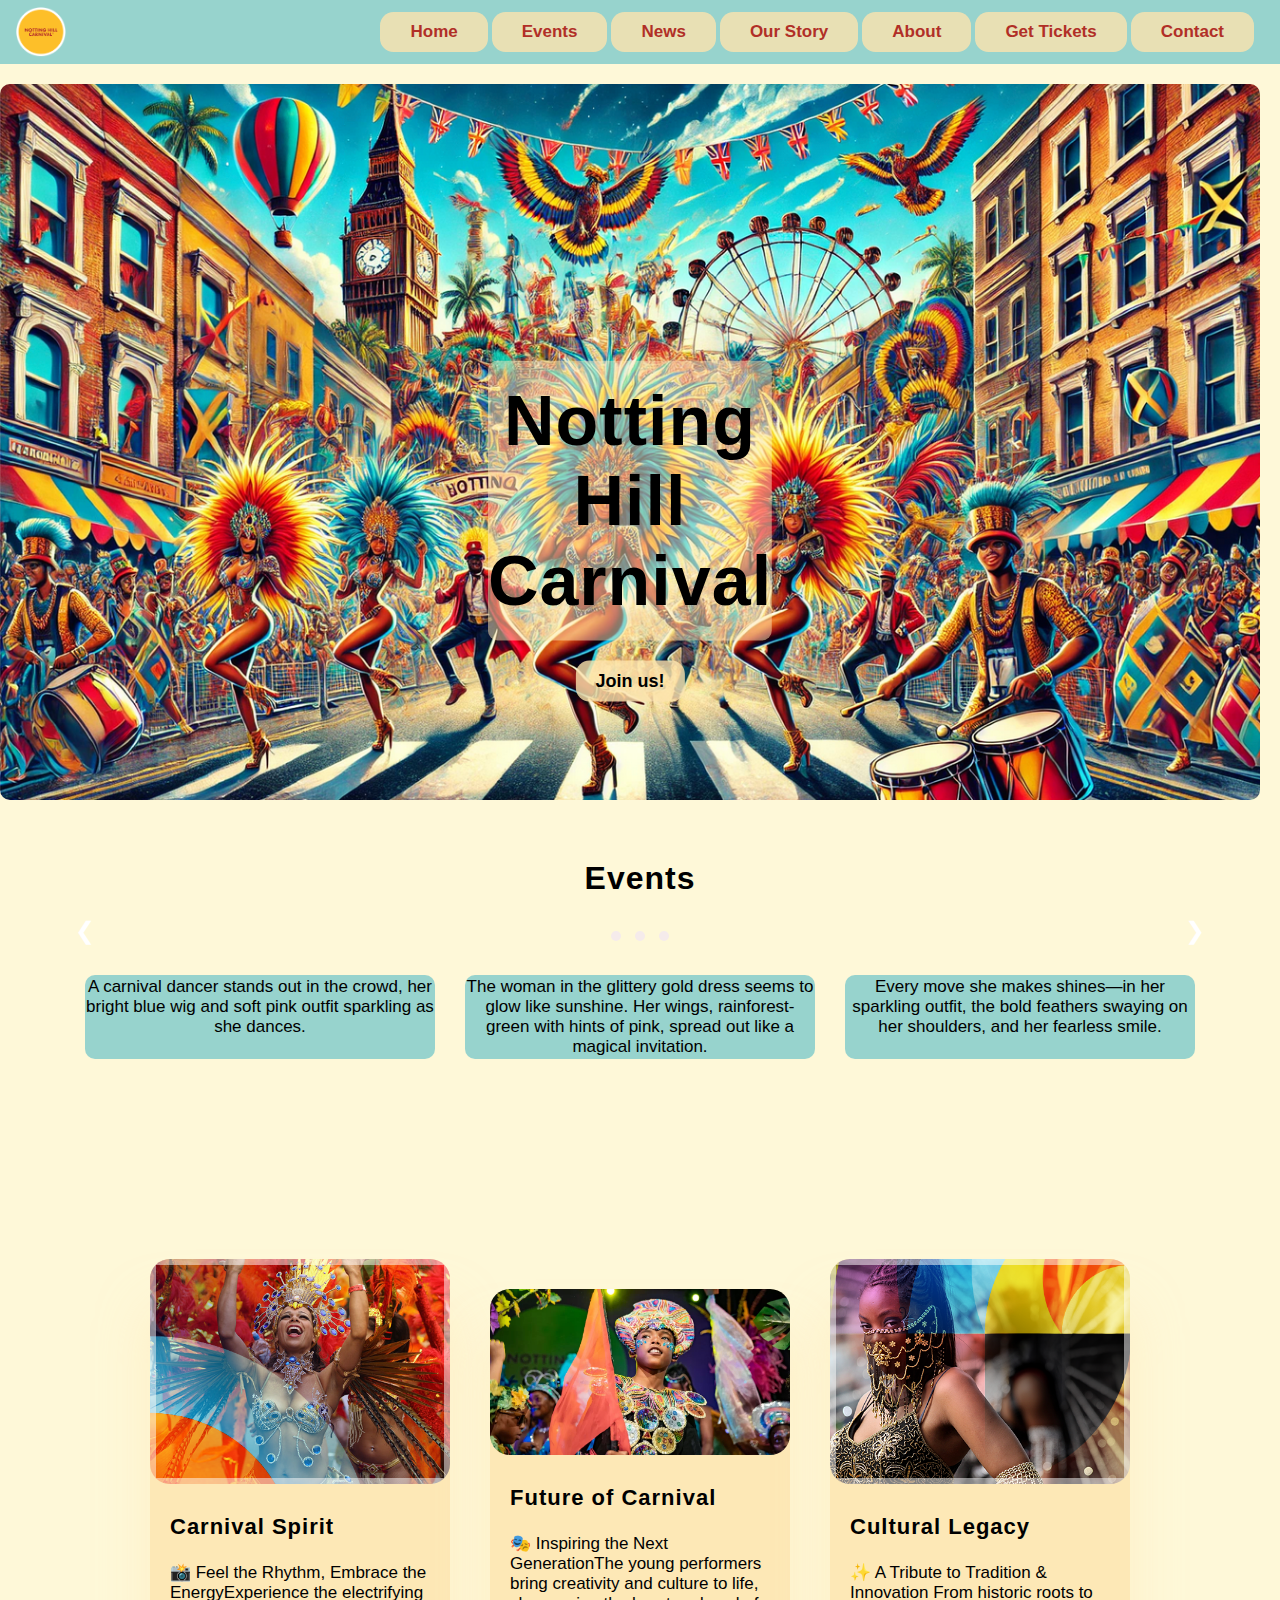
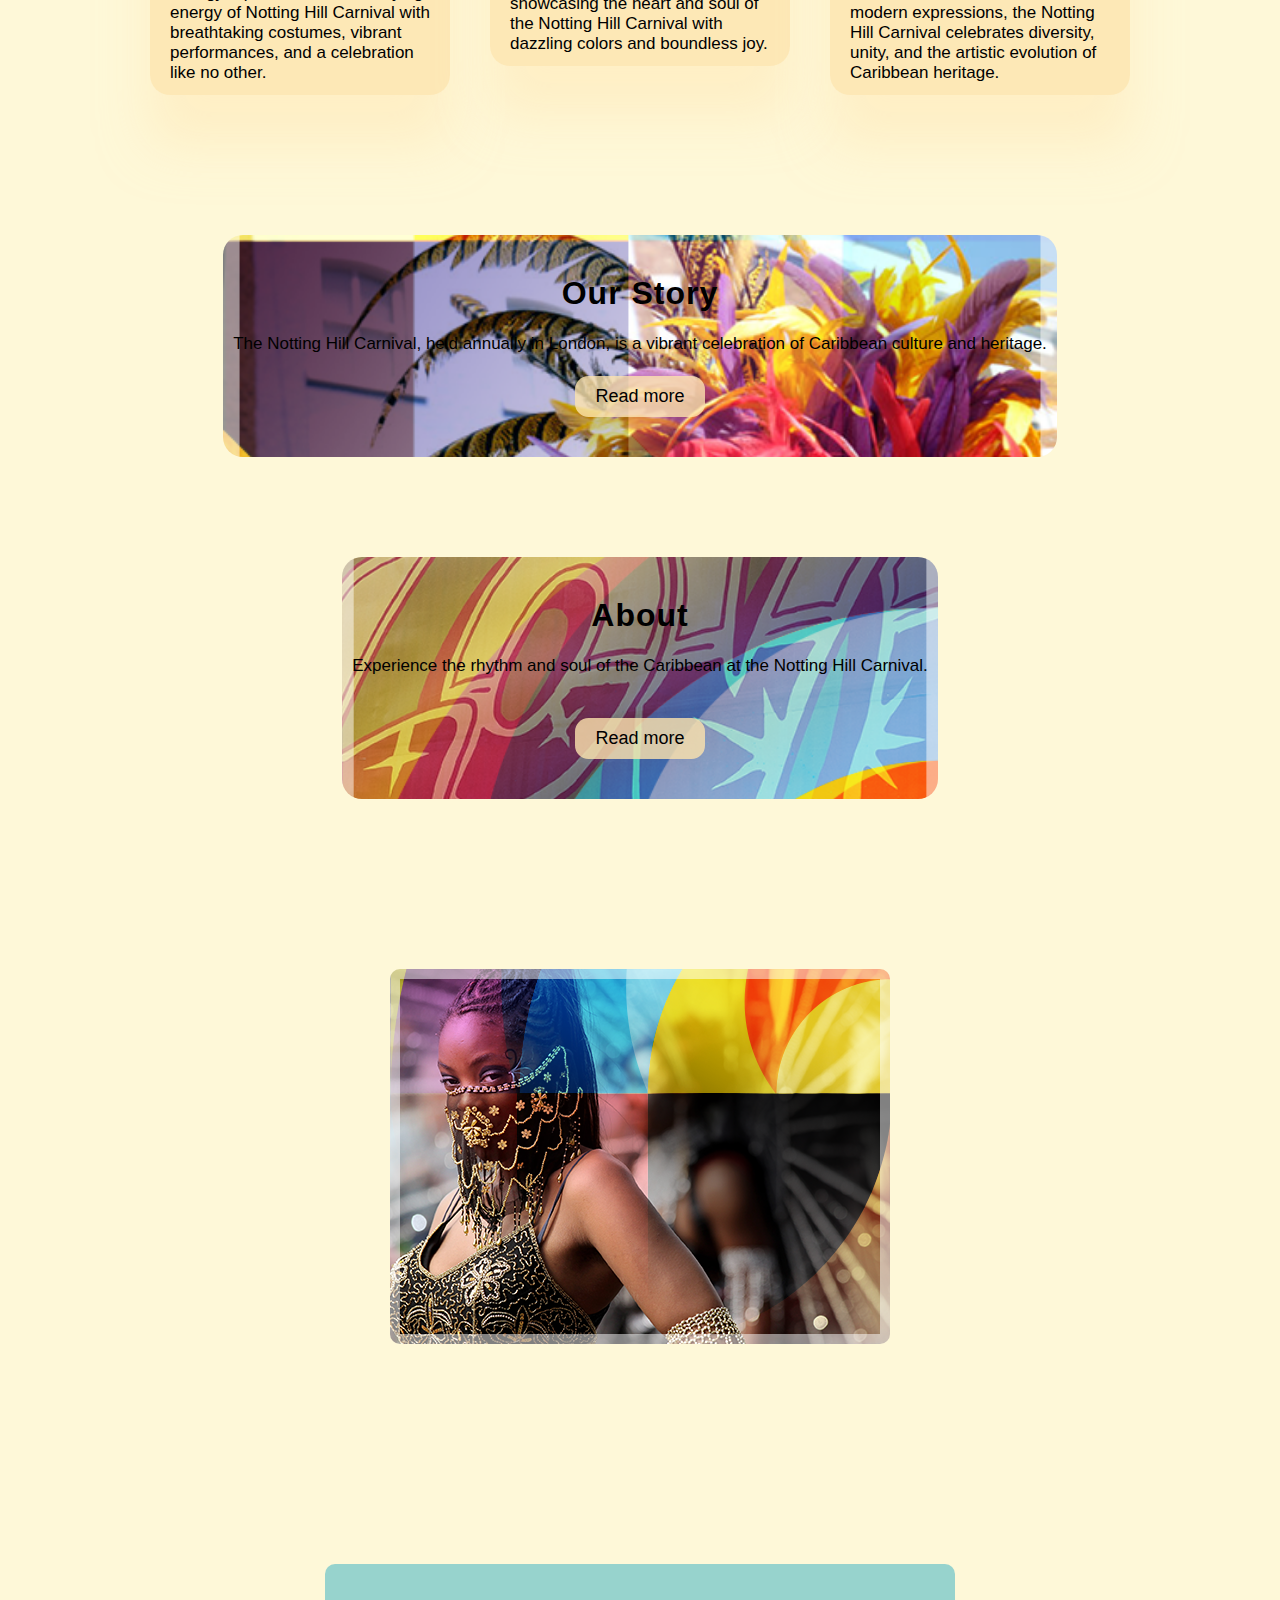
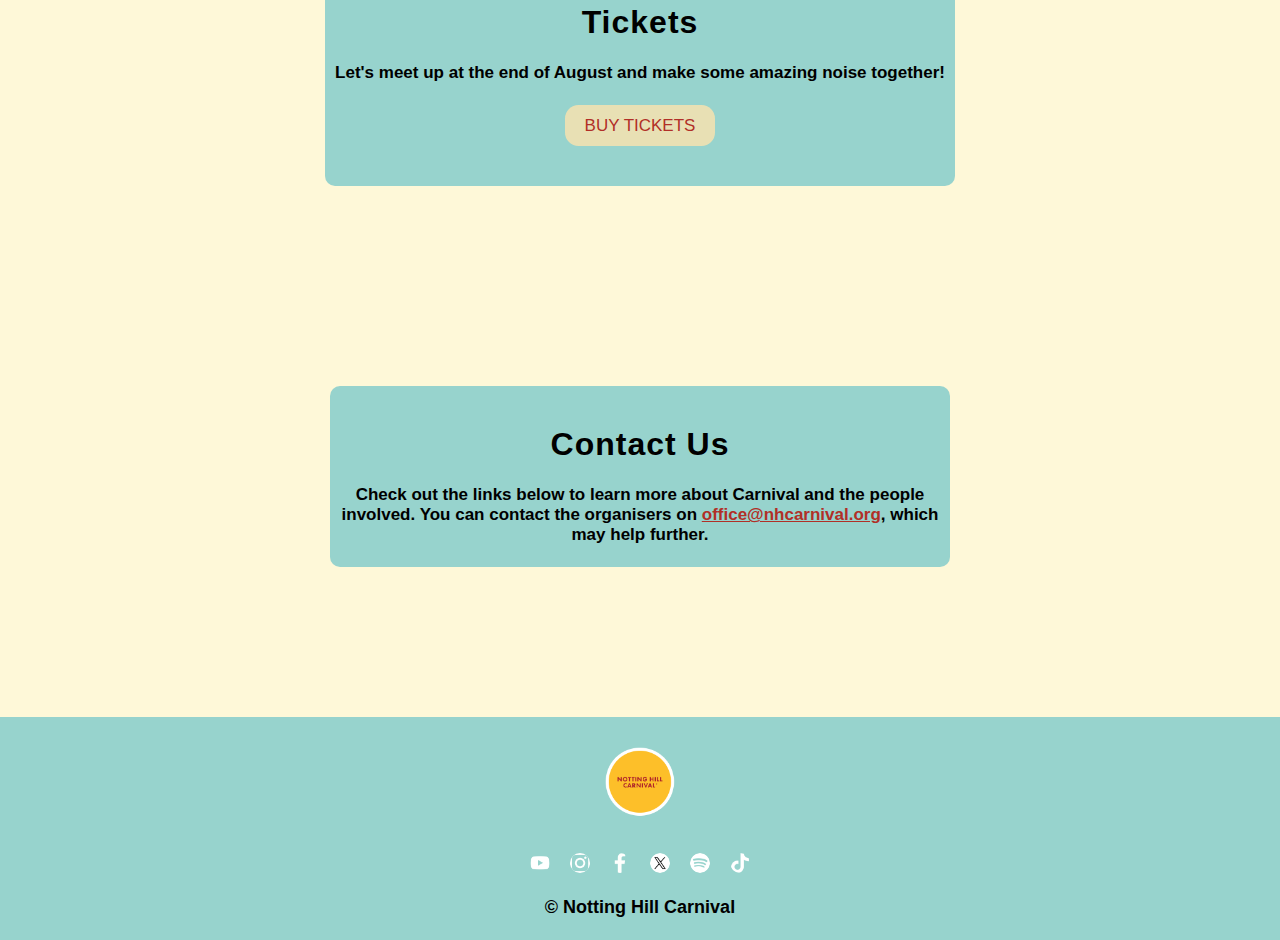
==== commit 8906a443: "updates on the size of 'Events' description." ====
--- a/index.html
+++ b/index.html
@@ -125,25 +125,20 @@
           <div class="description1">
             <p>
               A carnival dancer stands out in the crowd, her bright blue wig and
-              soft pink outfit sparkling as she dances. Huge wings in warm
-              sunset colors flow behind her—not just decorations, but bursts of
-              happiness that make people smile and lift their moods.
+              soft pink outfit sparkling as she dances.
             </p>
           </div>
           <div class="description2">
             <p>
               The woman in the glittery gold dress seems to glow like sunshine.
               Her wings, rainforest-green with hints of pink, spread out like a
-              magical invitation. With flowers in her hair, she’s not just
-              dancing—she’s the living symbol of the festival’s energy.
+              magical invitation.
             </p>
           </div>
           <div class="description3">
             <p>
               Every move she makes shines—in her sparkling outfit, the bold
-              feathers swaying on her shoulders, and her fearless smile. She’s
-              not just a dancer; she’s like a beacon of courage, inspiring
-              everyone to live boldly and celebrate together.
+              feathers swaying on her shoulders, and her fearless smile.
             </p>
           </div>
         </div>
--- a/styles/style.css
+++ b/styles/style.css
@@ -184,6 +184,7 @@
     background-repeat: no-repeat;
     background-size: cover;
     position: relative;
+    margin-right: 2rem;
     /* height: 100vh; */
     width: 100%;
     box-shadow: 0 1px 1px var(--color-secondary);
@@ -294,6 +295,8 @@
 .description1, .description2, .description3 {
   background-color: var(--color-bg);
   border-radius: 10px;
+  max-width: 35rem;
+  max-height: 26rem;
 }
 
  /* Section News  */
